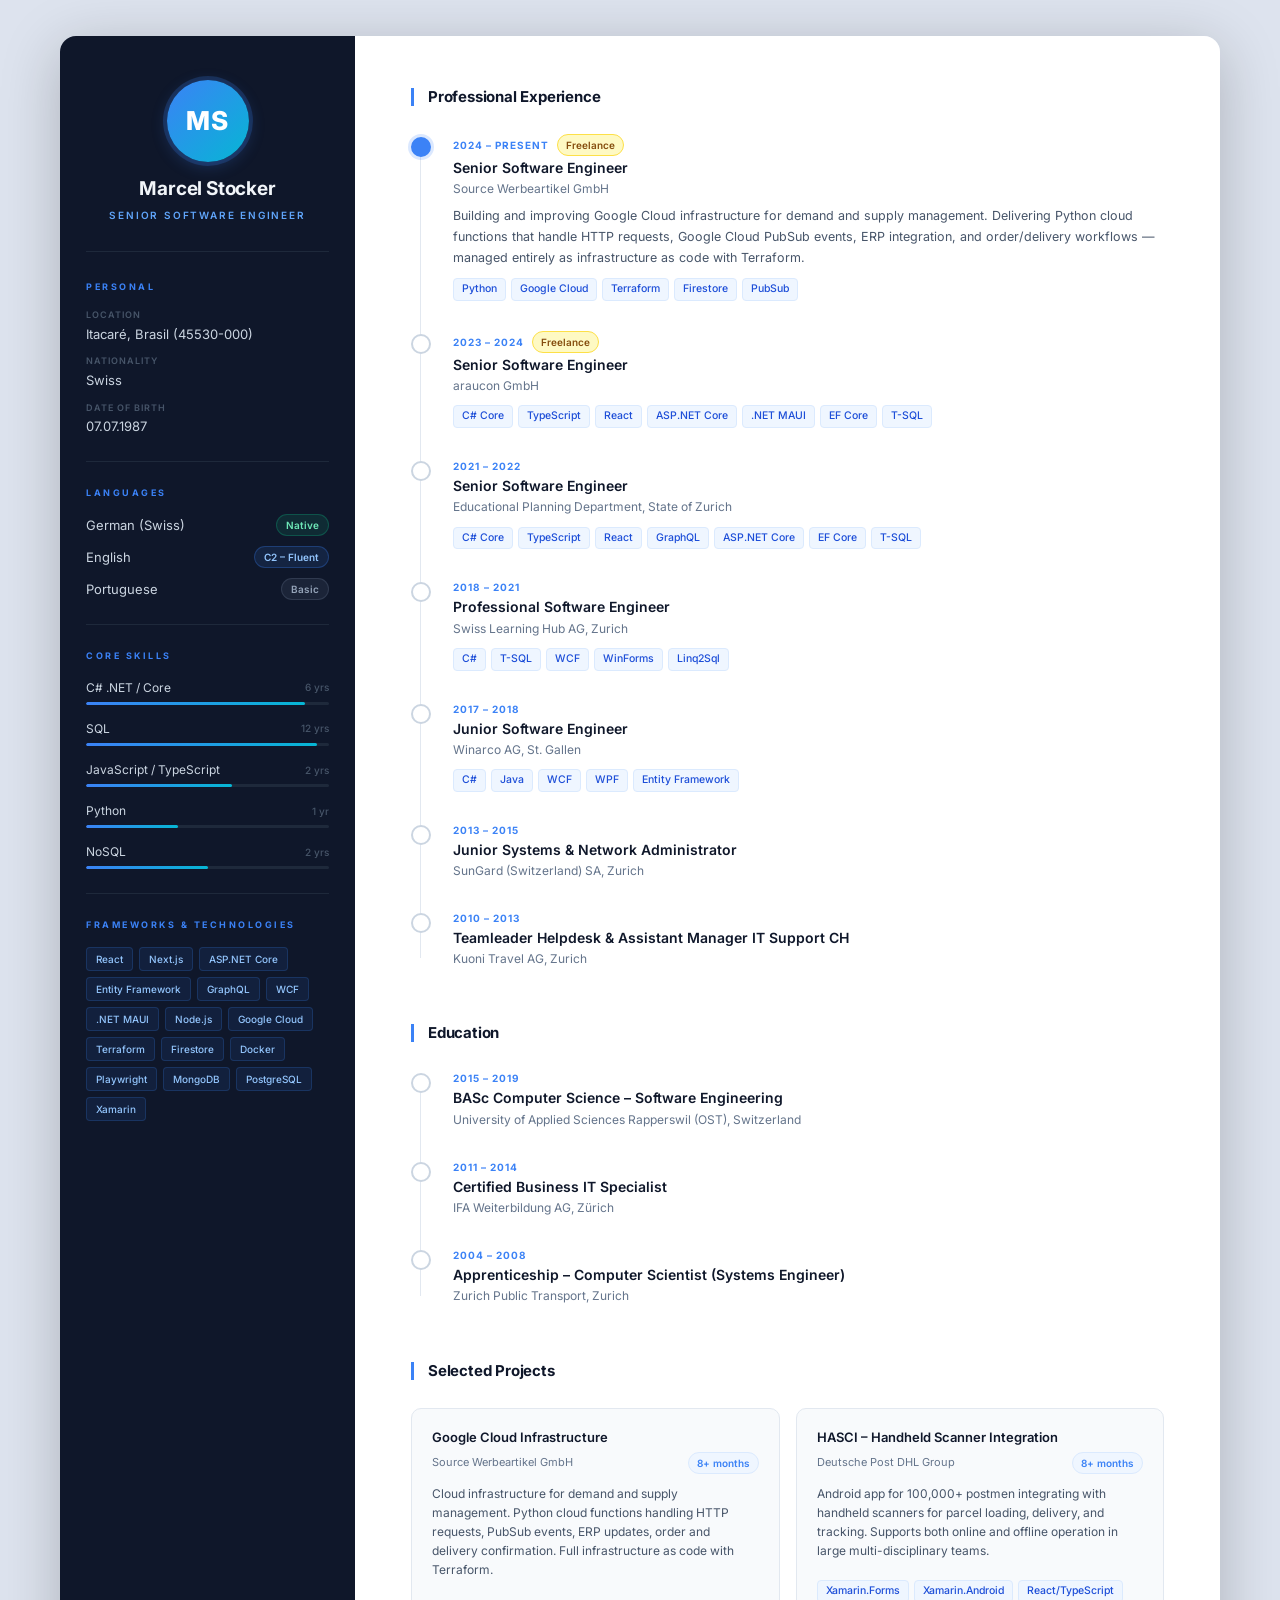
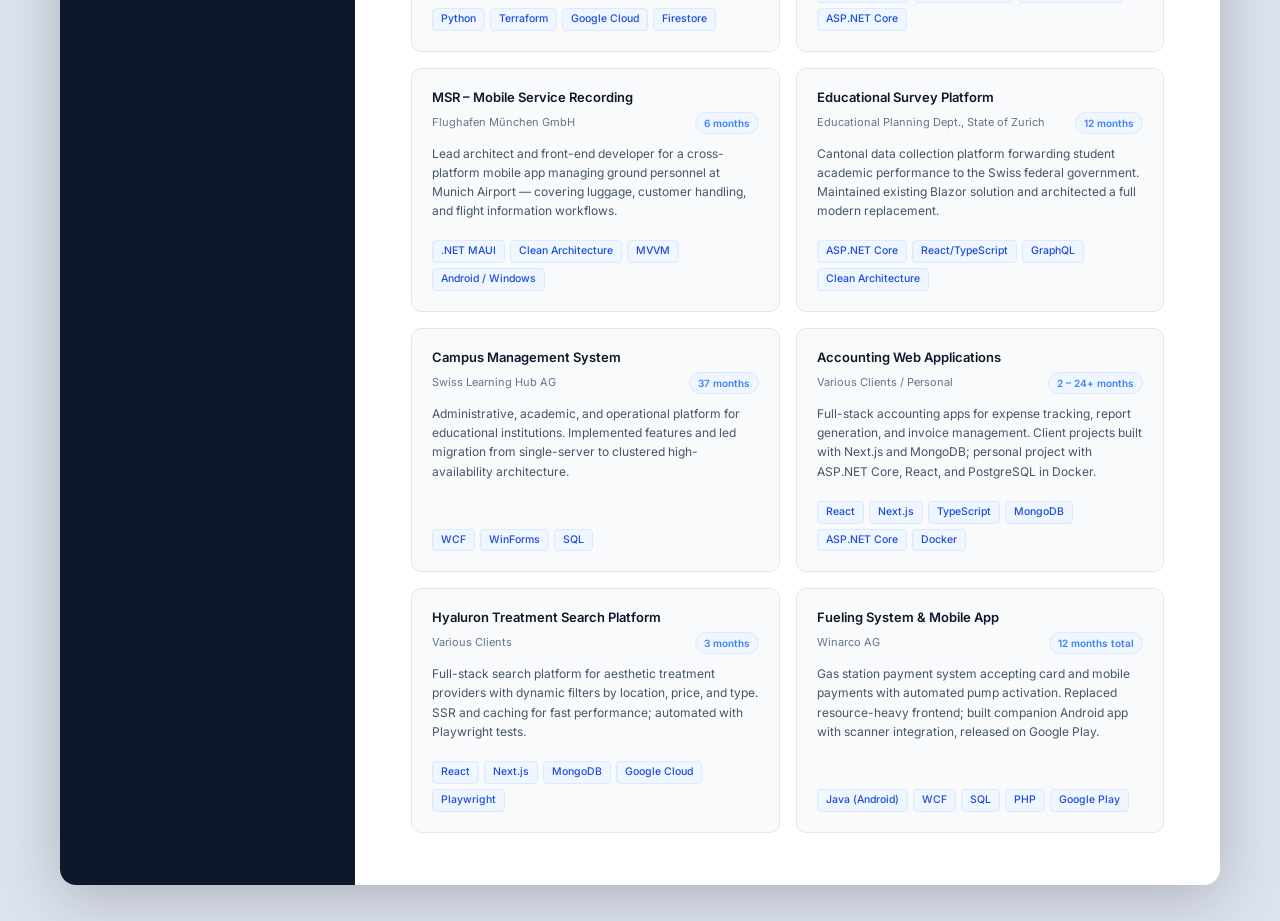
==== curriculum-vitae.html @ a0b9e6c4 "added html and css file" ====
<!DOCTYPE html>
<html lang="en">
<head>
  <meta charset="UTF-8">
  <meta name="viewport" content="width=device-width, initial-scale=1.0">
  <title>Marcel Stocker – Curriculum Vitae</title>
  <link rel="preconnect" href="https://fonts.googleapis.com">
  <link rel="preconnect" href="https://fonts.gstatic.com" crossorigin>
  <link href="https://fonts.googleapis.com/css2?family=Inter:wght@300;400;500;600;700;800&display=swap" rel="stylesheet">
  <link rel="stylesheet" href="curriculum-vitae.css">
</head>
<body>
  <div class="cv-wrapper">

    <!-- ===== SIDEBAR ===== -->
    <aside class="cv-sidebar">

      <div class="profile">
        <div class="avatar">MS</div>
        <h1 class="name">Marcel Stocker</h1>
        <p class="job-title">Senior Software Engineer</p>
      </div>

      <div class="sidebar-section">
        <h3 class="sidebar-heading">Personal</h3>
        <ul class="info-list">
          <li>
            <span class="info-label">Location</span>
            <span class="info-value">Itacaré, Brasil (45530-000)</span>
          </li>
          <li>
            <span class="info-label">Nationality</span>
            <span class="info-value">Swiss</span>
          </li>
          <li>
            <span class="info-label">Date of Birth</span>
            <span class="info-value">07.07.1987</span>
          </li>
        </ul>
      </div>

      <div class="sidebar-section">
        <h3 class="sidebar-heading">Languages</h3>
        <div class="language-list">
          <div class="language-item">
            <span class="lang-name">German (Swiss)</span>
            <span class="lang-badge native">Native</span>
          </div>
          <div class="language-item">
            <span class="lang-name">English</span>
            <span class="lang-badge fluent">C2 – Fluent</span>
          </div>
          <div class="language-item">
            <span class="lang-name">Portuguese</span>
            <span class="lang-badge basic">Basic</span>
          </div>
        </div>
      </div>

      <div class="sidebar-section">
        <h3 class="sidebar-heading">Core Skills</h3>
        <div class="skill-list">
          <div class="skill-row">
            <div class="skill-meta">
              <span class="skill-name">C# .NET / Core</span>
              <span class="skill-exp">6 yrs</span>
            </div>
            <div class="skill-bar"><div class="skill-fill" style="width: 90%"></div></div>
          </div>
          <div class="skill-row">
            <div class="skill-meta">
              <span class="skill-name">SQL</span>
              <span class="skill-exp">12 yrs</span>
            </div>
            <div class="skill-bar"><div class="skill-fill" style="width: 95%"></div></div>
          </div>
          <div class="skill-row">
            <div class="skill-meta">
              <span class="skill-name">JavaScript / TypeScript</span>
              <span class="skill-exp">2 yrs</span>
            </div>
            <div class="skill-bar"><div class="skill-fill" style="width: 60%"></div></div>
          </div>
          <div class="skill-row">
            <div class="skill-meta">
              <span class="skill-name">Python</span>
              <span class="skill-exp">1 yr</span>
            </div>
            <div class="skill-bar"><div class="skill-fill" style="width: 38%"></div></div>
          </div>
          <div class="skill-row">
            <div class="skill-meta">
              <span class="skill-name">NoSQL</span>
              <span class="skill-exp">2 yrs</span>
            </div>
            <div class="skill-bar"><div class="skill-fill" style="width: 50%"></div></div>
          </div>
        </div>
      </div>

      <div class="sidebar-section">
        <h3 class="sidebar-heading">Frameworks &amp; Technologies</h3>
        <div class="tag-cloud">
          <span class="tag">React</span>
          <span class="tag">Next.js</span>
          <span class="tag">ASP.NET Core</span>
          <span class="tag">Entity Framework</span>
          <span class="tag">GraphQL</span>
          <span class="tag">WCF</span>
          <span class="tag">.NET MAUI</span>
          <span class="tag">Node.js</span>
          <span class="tag">Google Cloud</span>
          <span class="tag">Terraform</span>
          <span class="tag">Firestore</span>
          <span class="tag">Docker</span>
          <span class="tag">Playwright</span>
          <span class="tag">MongoDB</span>
          <span class="tag">PostgreSQL</span>
          <span class="tag">Xamarin</span>
        </div>
      </div>

    </aside>

    <!-- ===== MAIN CONTENT ===== -->
    <main class="cv-main">

      <!-- Professional Experience -->
      <section class="cv-section">
        <h2 class="section-title">Professional Experience</h2>
        <div class="timeline">

          <div class="timeline-item current">
            <div class="timeline-dot"></div>
            <div class="timeline-body">
              <div class="entry-meta">
                <span class="entry-period">2024 – Present</span>
                <span class="badge freelance">Freelance</span>
              </div>
              <h3 class="entry-title">Senior Software Engineer</h3>
              <p class="entry-org">Source Werbeartikel GmbH</p>
              <p class="entry-desc">Building and improving Google Cloud infrastructure for demand and supply management. Delivering Python cloud functions that handle HTTP requests, Google Cloud PubSub events, ERP integration, and order/delivery workflows — managed entirely as infrastructure as code with Terraform.</p>
              <div class="tech-tags">
                <span class="tech">Python</span>
                <span class="tech">Google Cloud</span>
                <span class="tech">Terraform</span>
                <span class="tech">Firestore</span>
                <span class="tech">PubSub</span>
              </div>
            </div>
          </div>

          <div class="timeline-item">
            <div class="timeline-dot"></div>
            <div class="timeline-body">
              <div class="entry-meta">
                <span class="entry-period">2023 – 2024</span>
                <span class="badge freelance">Freelance</span>
              </div>
              <h3 class="entry-title">Senior Software Engineer</h3>
              <p class="entry-org">araucon GmbH</p>
              <div class="tech-tags">
                <span class="tech">C# Core</span>
                <span class="tech">TypeScript</span>
                <span class="tech">React</span>
                <span class="tech">ASP.NET Core</span>
                <span class="tech">.NET MAUI</span>
                <span class="tech">EF Core</span>
                <span class="tech">T-SQL</span>
              </div>
            </div>
          </div>

          <div class="timeline-item">
            <div class="timeline-dot"></div>
            <div class="timeline-body">
              <div class="entry-meta">
                <span class="entry-period">2021 – 2022</span>
              </div>
              <h3 class="entry-title">Senior Software Engineer</h3>
              <p class="entry-org">Educational Planning Department, State of Zurich</p>
              <div class="tech-tags">
                <span class="tech">C# Core</span>
                <span class="tech">TypeScript</span>
                <span class="tech">React</span>
                <span class="tech">GraphQL</span>
                <span class="tech">ASP.NET Core</span>
                <span class="tech">EF Core</span>
                <span class="tech">T-SQL</span>
              </div>
            </div>
          </div>

          <div class="timeline-item">
            <div class="timeline-dot"></div>
            <div class="timeline-body">
              <div class="entry-meta">
                <span class="entry-period">2018 – 2021</span>
              </div>
              <h3 class="entry-title">Professional Software Engineer</h3>
              <p class="entry-org">Swiss Learning Hub AG, Zurich</p>
              <div class="tech-tags">
                <span class="tech">C#</span>
                <span class="tech">T-SQL</span>
                <span class="tech">WCF</span>
                <span class="tech">WinForms</span>
                <span class="tech">Linq2Sql</span>
              </div>
            </div>
          </div>

          <div class="timeline-item">
            <div class="timeline-dot"></div>
            <div class="timeline-body">
              <div class="entry-meta">
                <span class="entry-period">2017 – 2018</span>
              </div>
              <h3 class="entry-title">Junior Software Engineer</h3>
              <p class="entry-org">Winarco AG, St. Gallen</p>
              <div class="tech-tags">
                <span class="tech">C#</span>
                <span class="tech">Java</span>
                <span class="tech">WCF</span>
                <span class="tech">WPF</span>
                <span class="tech">Entity Framework</span>
              </div>
            </div>
          </div>

          <div class="timeline-item">
            <div class="timeline-dot"></div>
            <div class="timeline-body">
              <div class="entry-meta">
                <span class="entry-period">2013 – 2015</span>
              </div>
              <h3 class="entry-title">Junior Systems &amp; Network Administrator</h3>
              <p class="entry-org">SunGard (Switzerland) SA, Zurich</p>
            </div>
          </div>

          <div class="timeline-item">
            <div class="timeline-dot"></div>
            <div class="timeline-body">
              <div class="entry-meta">
                <span class="entry-period">2010 – 2013</span>
              </div>
              <h3 class="entry-title">Teamleader Helpdesk &amp; Assistant Manager IT Support CH</h3>
              <p class="entry-org">Kuoni Travel AG, Zurich</p>
            </div>
          </div>

        </div>
      </section>

      <!-- Education -->
      <section class="cv-section">
        <h2 class="section-title">Education</h2>
        <div class="timeline">

          <div class="timeline-item">
            <div class="timeline-dot"></div>
            <div class="timeline-body">
              <div class="entry-meta">
                <span class="entry-period">2015 – 2019</span>
              </div>
              <h3 class="entry-title">BASc Computer Science – Software Engineering</h3>
              <p class="entry-org">University of Applied Sciences Rapperswil (OST), Switzerland</p>
            </div>
          </div>

          <div class="timeline-item">
            <div class="timeline-dot"></div>
            <div class="timeline-body">
              <div class="entry-meta">
                <span class="entry-period">2011 – 2014</span>
              </div>
              <h3 class="entry-title">Certified Business IT Specialist</h3>
              <p class="entry-org">IFA Weiterbildung AG, Zürich</p>
            </div>
          </div>

          <div class="timeline-item">
            <div class="timeline-dot"></div>
            <div class="timeline-body">
              <div class="entry-meta">
                <span class="entry-period">2004 – 2008</span>
              </div>
              <h3 class="entry-title">Apprenticeship – Computer Scientist (Systems Engineer)</h3>
              <p class="entry-org">Zurich Public Transport, Zurich</p>
            </div>
          </div>

        </div>
      </section>

      <!-- Selected Projects -->
      <section class="cv-section">
        <h2 class="section-title">Selected Projects</h2>
        <div class="projects-grid">

          <div class="project-card">
            <div class="project-header">
              <h3 class="project-title">Google Cloud Infrastructure</h3>
              <div class="project-meta">
                <span class="project-client">Source Werbeartikel GmbH</span>
                <span class="project-dur">8+ months</span>
              </div>
            </div>
            <p class="project-desc">Cloud infrastructure for demand and supply management. Python cloud functions handling HTTP requests, PubSub events, ERP updates, order and delivery confirmation. Full infrastructure as code with Terraform.</p>
            <div class="tech-tags">
              <span class="tech">Python</span>
              <span class="tech">Terraform</span>
              <span class="tech">Google Cloud</span>
              <span class="tech">Firestore</span>
            </div>
          </div>

          <div class="project-card">
            <div class="project-header">
              <h3 class="project-title">HASCI – Handheld Scanner Integration</h3>
              <div class="project-meta">
                <span class="project-client">Deutsche Post DHL Group</span>
                <span class="project-dur">8+ months</span>
              </div>
            </div>
            <p class="project-desc">Android app for 100,000+ postmen integrating with handheld scanners for parcel loading, delivery, and tracking. Supports both online and offline operation in large multi-disciplinary teams.</p>
            <div class="tech-tags">
              <span class="tech">Xamarin.Forms</span>
              <span class="tech">Xamarin.Android</span>
              <span class="tech">React/TypeScript</span>
              <span class="tech">ASP.NET Core</span>
            </div>
          </div>

          <div class="project-card">
            <div class="project-header">
              <h3 class="project-title">MSR – Mobile Service Recording</h3>
              <div class="project-meta">
                <span class="project-client">Flughafen München GmbH</span>
                <span class="project-dur">6 months</span>
              </div>
            </div>
            <p class="project-desc">Lead architect and front-end developer for a cross-platform mobile app managing ground personnel at Munich Airport — covering luggage, customer handling, and flight information workflows.</p>
            <div class="tech-tags">
              <span class="tech">.NET MAUI</span>
              <span class="tech">Clean Architecture</span>
              <span class="tech">MVVM</span>
              <span class="tech">Android / Windows</span>
            </div>
          </div>

          <div class="project-card">
            <div class="project-header">
              <h3 class="project-title">Educational Survey Platform</h3>
              <div class="project-meta">
                <span class="project-client">Educational Planning Dept., State of Zurich</span>
                <span class="project-dur">12 months</span>
              </div>
            </div>
            <p class="project-desc">Cantonal data collection platform forwarding student academic performance to the Swiss federal government. Maintained existing Blazor solution and architected a full modern replacement.</p>
            <div class="tech-tags">
              <span class="tech">ASP.NET Core</span>
              <span class="tech">React/TypeScript</span>
              <span class="tech">GraphQL</span>
              <span class="tech">Clean Architecture</span>
            </div>
          </div>

          <div class="project-card">
            <div class="project-header">
              <h3 class="project-title">Campus Management System</h3>
              <div class="project-meta">
                <span class="project-client">Swiss Learning Hub AG</span>
                <span class="project-dur">37 months</span>
              </div>
            </div>
            <p class="project-desc">Administrative, academic, and operational platform for educational institutions. Implemented features and led migration from single-server to clustered high-availability architecture.</p>
            <div class="tech-tags">
              <span class="tech">WCF</span>
              <span class="tech">WinForms</span>
              <span class="tech">SQL</span>
            </div>
          </div>

          <div class="project-card">
            <div class="project-header">
              <h3 class="project-title">Accounting Web Applications</h3>
              <div class="project-meta">
                <span class="project-client">Various Clients / Personal</span>
                <span class="project-dur">2 – 24+ months</span>
              </div>
            </div>
            <p class="project-desc">Full-stack accounting apps for expense tracking, report generation, and invoice management. Client projects built with Next.js and MongoDB; personal project with ASP.NET Core, React, and PostgreSQL in Docker.</p>
            <div class="tech-tags">
              <span class="tech">React</span>
              <span class="tech">Next.js</span>
              <span class="tech">TypeScript</span>
              <span class="tech">MongoDB</span>
              <span class="tech">ASP.NET Core</span>
              <span class="tech">Docker</span>
            </div>
          </div>

          <div class="project-card">
            <div class="project-header">
              <h3 class="project-title">Hyaluron Treatment Search Platform</h3>
              <div class="project-meta">
                <span class="project-client">Various Clients</span>
                <span class="project-dur">3 months</span>
              </div>
            </div>
            <p class="project-desc">Full-stack search platform for aesthetic treatment providers with dynamic filters by location, price, and type. SSR and caching for fast performance; automated with Playwright tests.</p>
            <div class="tech-tags">
              <span class="tech">React</span>
              <span class="tech">Next.js</span>
              <span class="tech">MongoDB</span>
              <span class="tech">Google Cloud</span>
              <span class="tech">Playwright</span>
            </div>
          </div>

          <div class="project-card">
            <div class="project-header">
              <h3 class="project-title">Fueling System &amp; Mobile App</h3>
              <div class="project-meta">
                <span class="project-client">Winarco AG</span>
                <span class="project-dur">12 months total</span>
              </div>
            </div>
            <p class="project-desc">Gas station payment system accepting card and mobile payments with automated pump activation. Replaced resource-heavy frontend; built companion Android app with scanner integration, released on Google Play.</p>
            <div class="tech-tags">
              <span class="tech">Java (Android)</span>
              <span class="tech">WCF</span>
              <span class="tech">SQL</span>
              <span class="tech">PHP</span>
              <span class="tech">Google Play</span>
            </div>
          </div>

        </div>
      </section>

    </main>

  </div>
</body>
</html>
---- curriculum-vitae.css ----
/* ============================================================
   Marcel Stocker – Curriculum Vitae
   Modern two-column layout
   ============================================================ */

/* === RESET & BASE === */
*, *::before, *::after {
  box-sizing: border-box;
  margin: 0;
  padding: 0;
}

html {
  scroll-behavior: smooth;
}

body {
  font-family: 'Inter', -apple-system, BlinkMacSystemFont, 'Segoe UI', sans-serif;
  background: #dde3ee;
  color: #1e293b;
  font-size: 14px;
  line-height: 1.6;
  -webkit-font-smoothing: antialiased;
  min-height: 100vh;
}

/* === WRAPPER LAYOUT === */
.cv-wrapper {
  display: grid;
  grid-template-columns: 295px 1fr;
  max-width: 1160px;
  min-height: 100vh;
  margin: 36px auto;
  border-radius: 16px;
  overflow: hidden;
  box-shadow: 0 12px 60px rgba(0, 0, 0, 0.22);
}

/* ============================================================
   SIDEBAR
   ============================================================ */
.cv-sidebar {
  background: #0f172a;
  color: #94a3b8;
  padding: 44px 26px;
  display: flex;
  flex-direction: column;
}

/* Profile block */
.profile {
  text-align: center;
  padding-bottom: 28px;
  margin-bottom: 28px;
  border-bottom: 1px solid #1e293b;
}

.avatar {
  width: 82px;
  height: 82px;
  border-radius: 50%;
  background: linear-gradient(135deg, #3b82f6 0%, #06b6d4 100%);
  display: flex;
  align-items: center;
  justify-content: center;
  font-size: 26px;
  font-weight: 800;
  color: #fff;
  margin: 0 auto 16px;
  letter-spacing: 1px;
  box-shadow: 0 0 0 4px rgba(59, 130, 246, 0.2), 0 4px 16px rgba(59, 130, 246, 0.25);
}

.name {
  font-size: 19px;
  font-weight: 700;
  color: #f1f5f9;
  line-height: 1.2;
  letter-spacing: -0.2px;
}

.job-title {
  font-size: 10px;
  color: #60a5fa;
  font-weight: 600;
  margin-top: 6px;
  text-transform: uppercase;
  letter-spacing: 1.8px;
}

/* Sidebar sections */
.sidebar-section {
  padding-bottom: 24px;
  margin-bottom: 24px;
  border-bottom: 1px solid #1e293b;
}

.sidebar-section:last-child {
  border-bottom: none;
  margin-bottom: 0;
  padding-bottom: 0;
}

.sidebar-heading {
  font-size: 9px;
  font-weight: 700;
  color: #3b82f6;
  text-transform: uppercase;
  letter-spacing: 2.5px;
  margin-bottom: 14px;
}

/* Info list */
.info-list {
  list-style: none;
  display: flex;
  flex-direction: column;
  gap: 10px;
}

.info-list li {
  display: flex;
  flex-direction: column;
  gap: 1px;
}

.info-label {
  font-size: 9px;
  color: #475569;
  text-transform: uppercase;
  letter-spacing: 1px;
  font-weight: 600;
}

.info-value {
  font-size: 13px;
  color: #cbd5e1;
}

/* Languages */
.language-list {
  display: flex;
  flex-direction: column;
  gap: 10px;
}

.language-item {
  display: flex;
  justify-content: space-between;
  align-items: center;
  gap: 8px;
}

.lang-name {
  font-size: 13px;
  color: #cbd5e1;
}

.lang-badge {
  font-size: 10px;
  padding: 2px 9px;
  border-radius: 99px;
  font-weight: 600;
  white-space: nowrap;
}

.lang-badge.native {
  background: rgba(16, 185, 129, 0.12);
  color: #6ee7b7;
  border: 1px solid rgba(16, 185, 129, 0.28);
}

.lang-badge.fluent {
  background: rgba(59, 130, 246, 0.12);
  color: #93c5fd;
  border: 1px solid rgba(59, 130, 246, 0.28);
}

.lang-badge.basic {
  background: rgba(100, 116, 139, 0.15);
  color: #94a3b8;
  border: 1px solid rgba(100, 116, 139, 0.28);
}

/* Skill bars */
.skill-list {
  display: flex;
  flex-direction: column;
  gap: 14px;
}

.skill-meta {
  display: flex;
  justify-content: space-between;
  align-items: center;
  margin-bottom: 5px;
}

.skill-name {
  font-size: 12px;
  color: #cbd5e1;
}

.skill-exp {
  font-size: 10px;
  color: #475569;
  font-weight: 500;
}

.skill-bar {
  height: 3px;
  background: #1e293b;
  border-radius: 2px;
  overflow: hidden;
}

.skill-fill {
  height: 100%;
  background: linear-gradient(90deg, #3b82f6, #06b6d4);
  border-radius: 2px;
}

/* Tag cloud */
.tag-cloud {
  display: flex;
  flex-wrap: wrap;
  gap: 6px;
}

.tag {
  font-size: 10px;
  background: rgba(59, 130, 246, 0.09);
  color: #93c5fd;
  padding: 3px 9px;
  border-radius: 4px;
  border: 1px solid rgba(59, 130, 246, 0.2);
  font-weight: 500;
}

/* ============================================================
   MAIN CONTENT
   ============================================================ */
.cv-main {
  background: #ffffff;
  padding: 52px 56px;
}

.cv-section {
  margin-bottom: 56px;
}

.cv-section:last-child {
  margin-bottom: 0;
}

.section-title {
  font-size: 15px;
  font-weight: 700;
  color: #0f172a;
  letter-spacing: -0.2px;
  margin-bottom: 28px;
  padding-left: 14px;
  border-left: 3px solid #3b82f6;
  line-height: 1.2;
}

/* ============================================================
   TIMELINE
   ============================================================ */
.timeline {
  position: relative;
  display: flex;
  flex-direction: column;
}

.timeline::before {
  content: '';
  position: absolute;
  left: 9px;
  top: 14px;
  bottom: 10px;
  width: 1px;
  background: #e2e8f0;
}

.timeline-item {
  display: flex;
  gap: 22px;
  padding-bottom: 30px;
  position: relative;
}

.timeline-item:last-child {
  padding-bottom: 0;
}

.timeline-dot {
  width: 20px;
  height: 20px;
  border-radius: 50%;
  background: #ffffff;
  border: 2px solid #cbd5e1;
  flex-shrink: 0;
  margin-top: 3px;
  position: relative;
  z-index: 1;
}

.timeline-item.current .timeline-dot {
  background: #3b82f6;
  border-color: #3b82f6;
  box-shadow: 0 0 0 3px rgba(59, 130, 246, 0.18);
}

.timeline-body {
  flex: 1;
  min-width: 0;
}

.entry-meta {
  display: flex;
  align-items: center;
  gap: 8px;
  margin-bottom: 3px;
}

.entry-period {
  font-size: 10px;
  font-weight: 700;
  color: #3b82f6;
  text-transform: uppercase;
  letter-spacing: 1px;
}

.badge {
  font-size: 10px;
  padding: 2px 8px;
  border-radius: 99px;
  font-weight: 600;
}

.badge.freelance {
  background: #fef9c3;
  color: #854d0e;
  border: 1px solid #fde047;
}

.entry-title {
  font-size: 14px;
  font-weight: 600;
  color: #0f172a;
  line-height: 1.3;
}

.entry-org {
  font-size: 12px;
  color: #64748b;
  margin-top: 2px;
}

.entry-desc {
  font-size: 12.5px;
  color: #475569;
  margin-top: 8px;
  line-height: 1.65;
}

/* Tech tags */
.tech-tags {
  display: flex;
  flex-wrap: wrap;
  gap: 5px;
  margin-top: 10px;
}

.tech {
  font-size: 10.5px;
  background: #eff6ff;
  color: #1d4ed8;
  padding: 2px 8px;
  border-radius: 4px;
  font-weight: 500;
  border: 1px solid #dbeafe;
}

/* ============================================================
   PROJECTS GRID
   ============================================================ */
.projects-grid {
  display: grid;
  grid-template-columns: 1fr 1fr;
  gap: 16px;
}

.project-card {
  background: #f8fafc;
  border: 1px solid #e2e8f0;
  border-radius: 10px;
  padding: 20px;
  display: flex;
  flex-direction: column;
  gap: 10px;
  transition: box-shadow 0.2s ease, border-color 0.2s ease, transform 0.2s ease;
}

.project-card:hover {
  box-shadow: 0 6px 24px rgba(59, 130, 246, 0.1);
  border-color: #bfdbfe;
  transform: translateY(-2px);
}

.project-title {
  font-size: 13px;
  font-weight: 600;
  color: #0f172a;
  line-height: 1.3;
  margin-bottom: 6px;
}

.project-meta {
  display: flex;
  align-items: center;
  justify-content: space-between;
  gap: 8px;
  flex-wrap: wrap;
}

.project-client {
  font-size: 11px;
  color: #64748b;
}

.project-dur {
  font-size: 10px;
  font-weight: 600;
  color: #3b82f6;
  background: #eff6ff;
  padding: 2px 8px;
  border-radius: 99px;
  border: 1px solid #dbeafe;
  white-space: nowrap;
}

.project-desc {
  font-size: 12px;
  color: #475569;
  line-height: 1.6;
  flex: 1;
}

/* ============================================================
   PRINT STYLES
   ============================================================ */
@media print {
  body {
    background: white;
    font-size: 11px;
  }

  .cv-wrapper {
    box-shadow: none;
    margin: 0;
    border-radius: 0;
    max-width: 100%;
  }

  .cv-main {
    padding: 36px 40px;
  }

  .project-card,
  .timeline-item {
    break-inside: avoid;
  }

  .project-card:hover {
    transform: none;
    box-shadow: none;
  }

  .cv-sidebar {
    print-color-adjust: exact;
    -webkit-print-color-adjust: exact;
  }
}

/* ============================================================
   RESPONSIVE
   ============================================================ */
@media (max-width: 960px) {
  .cv-wrapper {
    grid-template-columns: 1fr;
    margin: 0;
    border-radius: 0;
    min-height: 100vh;
  }

  .projects-grid {
    grid-template-columns: 1fr;
  }

  .cv-main {
    padding: 36px 28px;
  }
}

@media (max-width: 560px) {
  .cv-main {
    padding: 24px 18px;
  }

  .section-title {
    font-size: 14px;
  }
}
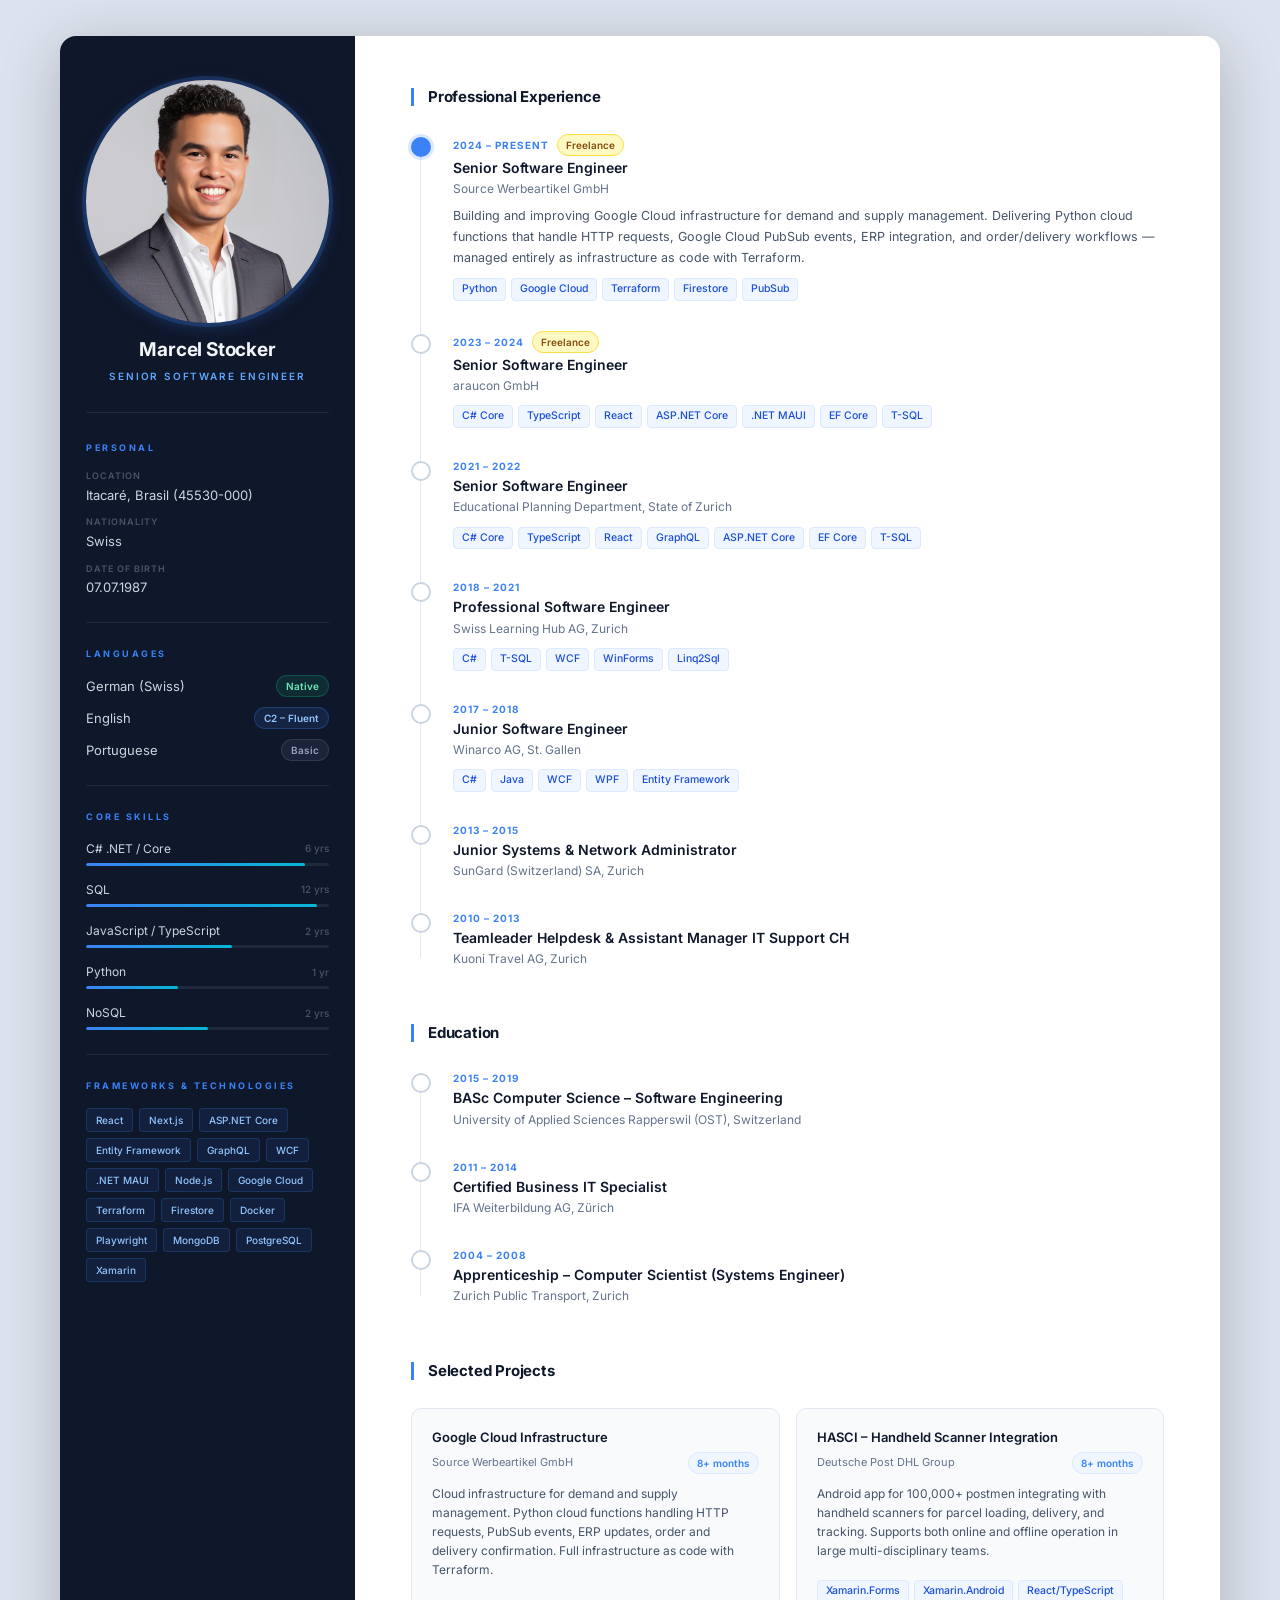
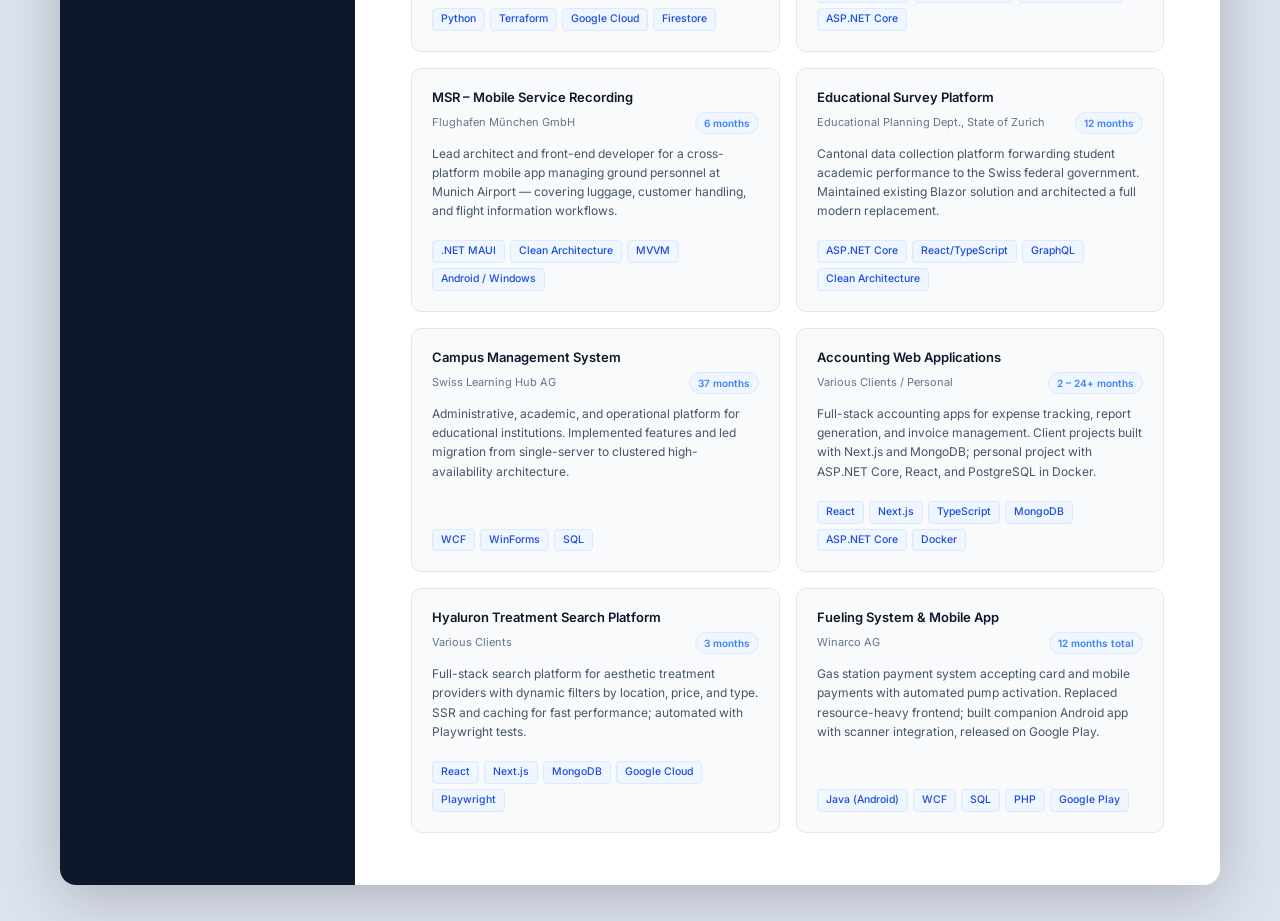
==== commit d731fcfa: "add profile photo and enlarge avatar to full sidebar width Co-Authored-By: Claude Sonnet 4.6 <norepl" ====
--- a/curriculum-vitae.html
+++ b/curriculum-vitae.html
@@ -16,7 +16,7 @@
     <aside class="cv-sidebar">
 
       <div class="profile">
-        <div class="avatar">MS</div>
+        <img class="avatar" src="selfie.jpeg" alt="Marcel Stocker">
         <h1 class="name">Marcel Stocker</h1>
         <p class="job-title">Senior Software Engineer</p>
       </div>
--- a/curriculum-vitae.css
+++ b/curriculum-vitae.css
@@ -56,18 +56,13 @@
 }
 
 .avatar {
-  width: 82px;
-  height: 82px;
+  width: 100%;
+  aspect-ratio: 1 / 1;
   border-radius: 50%;
-  background: linear-gradient(135deg, #3b82f6 0%, #06b6d4 100%);
-  display: flex;
-  align-items: center;
-  justify-content: center;
-  font-size: 26px;
-  font-weight: 800;
-  color: #fff;
-  margin: 0 auto 16px;
-  letter-spacing: 1px;
+  object-fit: cover;
+  object-position: center top;
+  display: block;
+  margin: 0 0 16px;
   box-shadow: 0 0 0 4px rgba(59, 130, 246, 0.2), 0 4px 16px rgba(59, 130, 246, 0.25);
 }
 
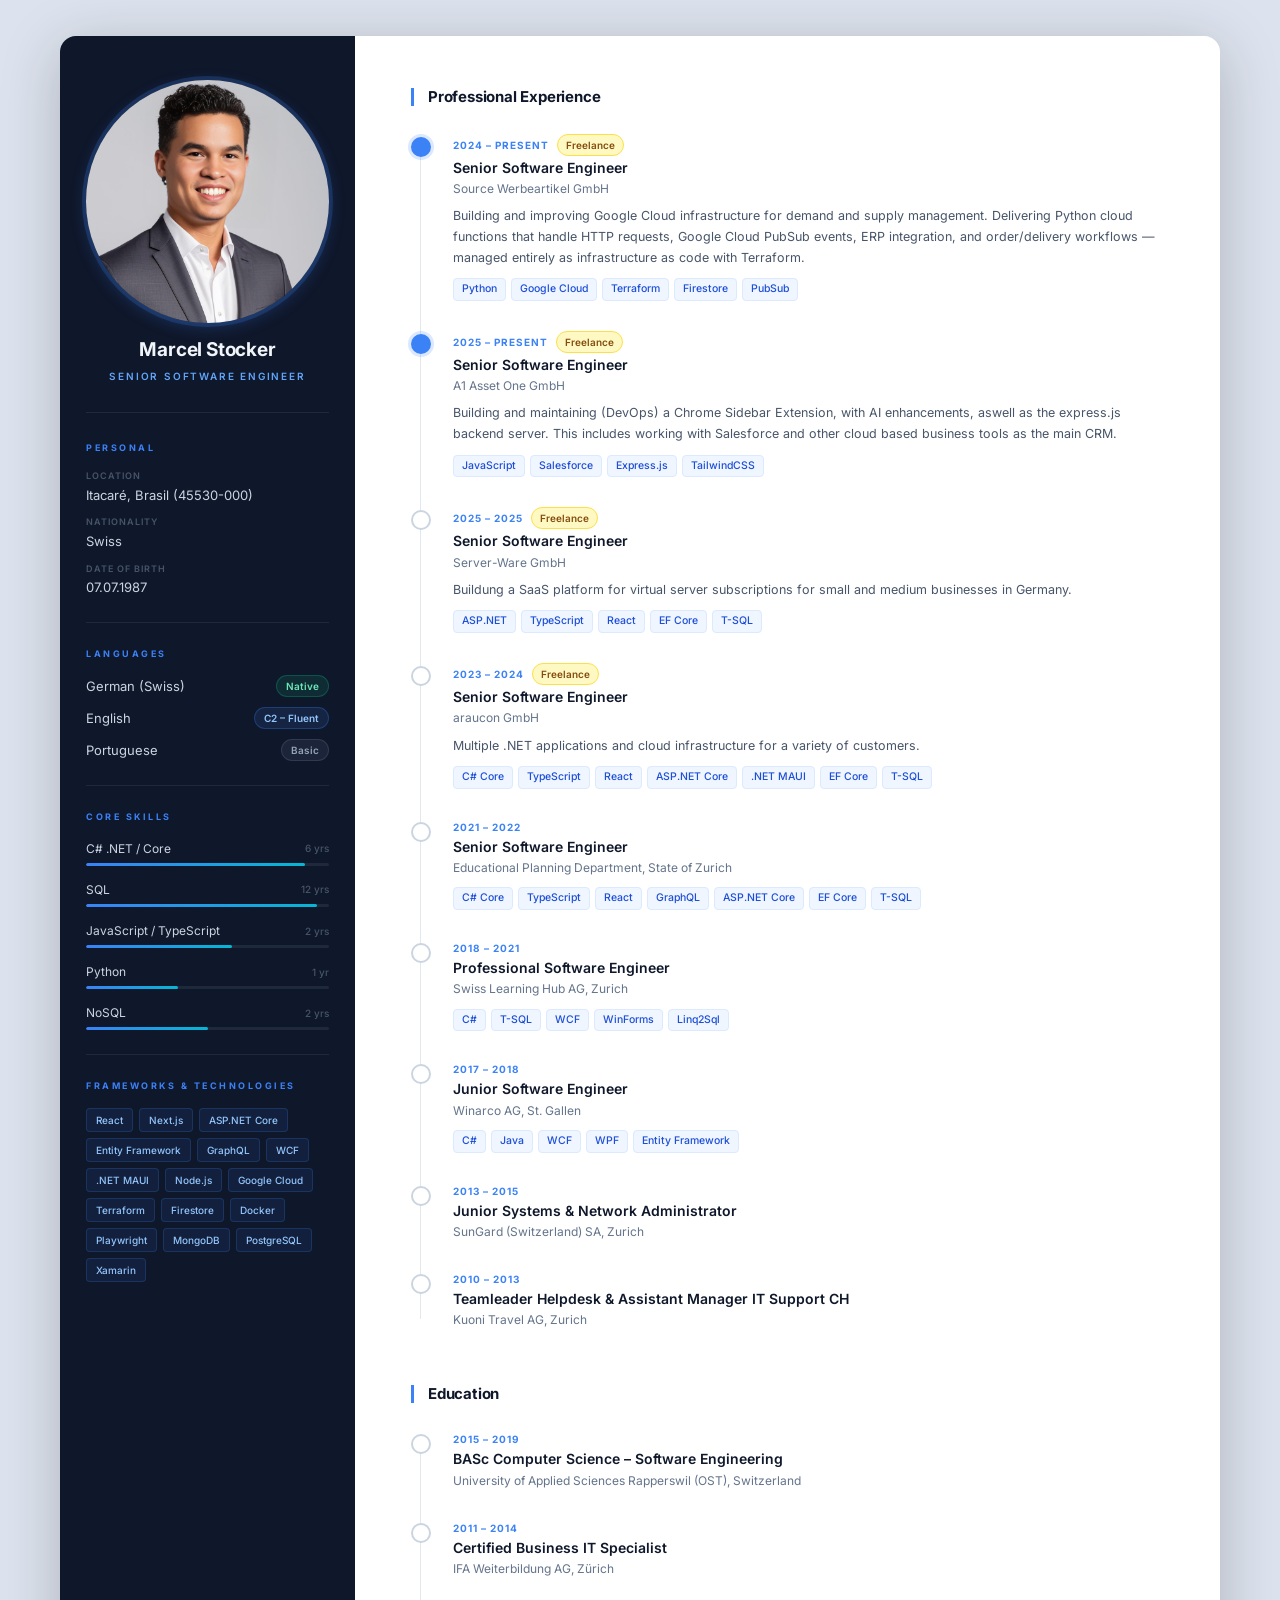
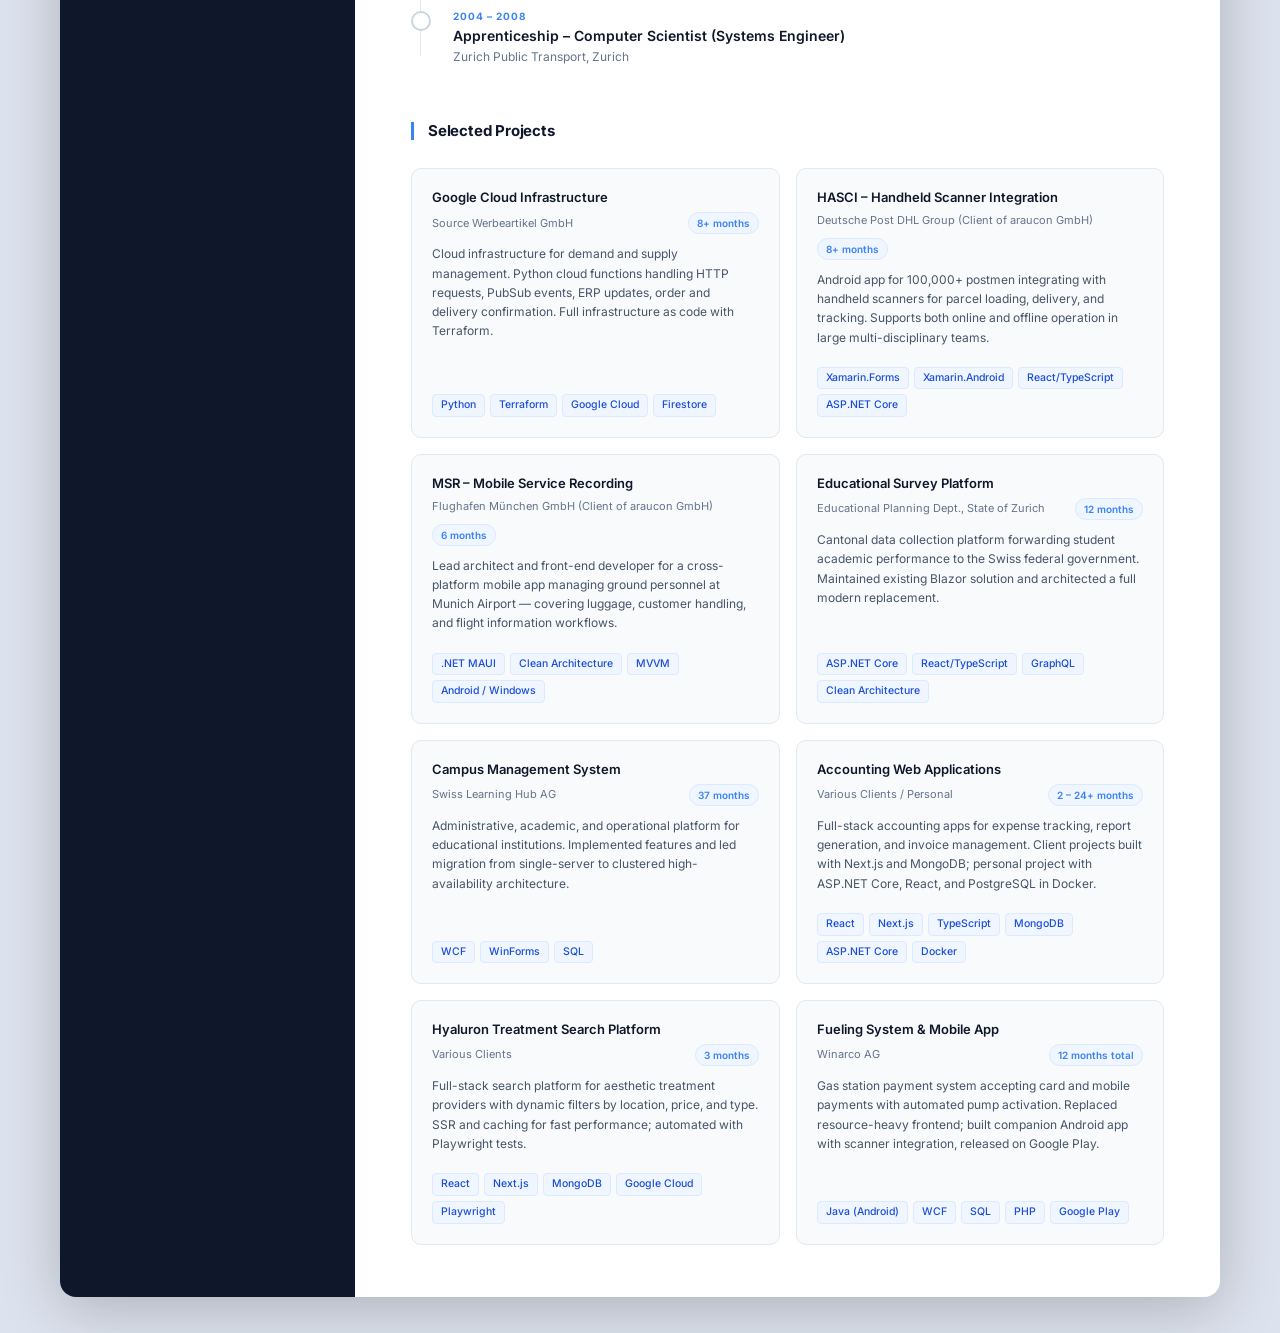
==== commit e35611f6: "updated jobs" ====
--- a/curriculum-vitae.html
+++ b/curriculum-vitae.html
@@ -1,14 +1,17 @@
 <!DOCTYPE html>
 <html lang="en">
+
 <head>
   <meta charset="UTF-8">
   <meta name="viewport" content="width=device-width, initial-scale=1.0">
   <title>Marcel Stocker – Curriculum Vitae</title>
   <link rel="preconnect" href="https://fonts.googleapis.com">
   <link rel="preconnect" href="https://fonts.gstatic.com" crossorigin>
-  <link href="https://fonts.googleapis.com/css2?family=Inter:wght@300;400;500;600;700;800&display=swap" rel="stylesheet">
+  <link href="https://fonts.googleapis.com/css2?family=Inter:wght@300;400;500;600;700;800&display=swap"
+    rel="stylesheet">
   <link rel="stylesheet" href="curriculum-vitae.css">
 </head>
+
 <body>
   <div class="cv-wrapper">
 
@@ -65,35 +68,45 @@
               <span class="skill-name">C# .NET / Core</span>
               <span class="skill-exp">6 yrs</span>
             </div>
-            <div class="skill-bar"><div class="skill-fill" style="width: 90%"></div></div>
+            <div class="skill-bar">
+              <div class="skill-fill" style="width: 90%"></div>
+            </div>
           </div>
           <div class="skill-row">
             <div class="skill-meta">
               <span class="skill-name">SQL</span>
               <span class="skill-exp">12 yrs</span>
             </div>
-            <div class="skill-bar"><div class="skill-fill" style="width: 95%"></div></div>
+            <div class="skill-bar">
+              <div class="skill-fill" style="width: 95%"></div>
+            </div>
           </div>
           <div class="skill-row">
             <div class="skill-meta">
               <span class="skill-name">JavaScript / TypeScript</span>
               <span class="skill-exp">2 yrs</span>
             </div>
-            <div class="skill-bar"><div class="skill-fill" style="width: 60%"></div></div>
+            <div class="skill-bar">
+              <div class="skill-fill" style="width: 60%"></div>
+            </div>
           </div>
           <div class="skill-row">
             <div class="skill-meta">
               <span class="skill-name">Python</span>
               <span class="skill-exp">1 yr</span>
             </div>
-            <div class="skill-bar"><div class="skill-fill" style="width: 38%"></div></div>
+            <div class="skill-bar">
+              <div class="skill-fill" style="width: 38%"></div>
+            </div>
           </div>
           <div class="skill-row">
             <div class="skill-meta">
               <span class="skill-name">NoSQL</span>
               <span class="skill-exp">2 yrs</span>
             </div>
-            <div class="skill-bar"><div class="skill-fill" style="width: 50%"></div></div>
+            <div class="skill-bar">
+              <div class="skill-fill" style="width: 50%"></div>
+            </div>
           </div>
         </div>
       </div>
@@ -139,7 +152,10 @@
               </div>
               <h3 class="entry-title">Senior Software Engineer</h3>
               <p class="entry-org">Source Werbeartikel GmbH</p>
-              <p class="entry-desc">Building and improving Google Cloud infrastructure for demand and supply management. Delivering Python cloud functions that handle HTTP requests, Google Cloud PubSub events, ERP integration, and order/delivery workflows — managed entirely as infrastructure as code with Terraform.</p>
+              <p class="entry-desc">Building and improving Google Cloud infrastructure for demand and supply management.
+                Delivering Python cloud functions that handle HTTP requests, Google Cloud PubSub events, ERP
+                integration, and order/delivery workflows — managed entirely as infrastructure as code with Terraform.
+              </p>
               <div class="tech-tags">
                 <span class="tech">Python</span>
                 <span class="tech">Google Cloud</span>
@@ -150,6 +166,48 @@
             </div>
           </div>
 
+          <div class="timeline-item current">
+            <div class="timeline-dot"></div>
+            <div class="timeline-body">
+              <div class="entry-meta">
+                <span class="entry-period">2025 – present</span>
+                <span class="badge freelance">Freelance</span>
+              </div>
+              <h3 class="entry-title">Senior Software Engineer</h3>
+              <p class="entry-org">A1 Asset One GmbH</p>
+              <p class="entry-desc">Building and maintaining (DevOps) a Chrome Sidebar Extension, with AI enhancements,
+                aswell as the express.js backend server.
+                This includes working with Salesforce and other cloud based business tools as the main CRM.</p>
+              <div class="tech-tags">
+                <span class="tech">JavaScript</span>
+                <span class="tech">Salesforce</span>
+                <span class="tech">Express.js</span>
+                <span class="tech">TailwindCSS</span>
+              </div>
+            </div>
+          </div>
+
+          <div class="timeline-item">
+            <div class="timeline-dot"></div>
+            <div class="timeline-body">
+              <div class="entry-meta">
+                <span class="entry-period">2025 – 2025</span>
+                <span class="badge freelance">Freelance</span>
+              </div>
+              <h3 class="entry-title">Senior Software Engineer</h3>
+              <p class="entry-org">Server-Ware GmbH</p>
+              <p class="entry-desc">Buildung a SaaS platform for virtual server subscriptions for small and medium
+                businesses in Germany.</p>
+              <div class="tech-tags">
+                <span class="tech">ASP.NET</span>
+                <span class="tech">TypeScript</span>
+                <span class="tech">React</span>
+                <span class="tech">EF Core</span>
+                <span class="tech">T-SQL</span>
+              </div>
+            </div>
+          </div>
+
           <div class="timeline-item">
             <div class="timeline-dot"></div>
             <div class="timeline-body">
@@ -159,6 +217,7 @@
               </div>
               <h3 class="entry-title">Senior Software Engineer</h3>
               <p class="entry-org">araucon GmbH</p>
+              <p class="entry-desc">Multiple .NET applications and cloud infrastructure for a variety of customers.</p>
               <div class="tech-tags">
                 <span class="tech">C# Core</span>
                 <span class="tech">TypeScript</span>
@@ -306,7 +365,9 @@
                 <span class="project-dur">8+ months</span>
               </div>
             </div>
-            <p class="project-desc">Cloud infrastructure for demand and supply management. Python cloud functions handling HTTP requests, PubSub events, ERP updates, order and delivery confirmation. Full infrastructure as code with Terraform.</p>
+            <p class="project-desc">Cloud infrastructure for demand and supply management. Python cloud functions
+              handling HTTP requests, PubSub events, ERP updates, order and delivery confirmation. Full infrastructure
+              as code with Terraform.</p>
             <div class="tech-tags">
               <span class="tech">Python</span>
               <span class="tech">Terraform</span>
@@ -319,11 +380,13 @@
             <div class="project-header">
               <h3 class="project-title">HASCI – Handheld Scanner Integration</h3>
               <div class="project-meta">
-                <span class="project-client">Deutsche Post DHL Group</span>
+                <span class="project-client">Deutsche Post DHL Group (Client of araucon GmbH)</span>
                 <span class="project-dur">8+ months</span>
               </div>
             </div>
-            <p class="project-desc">Android app for 100,000+ postmen integrating with handheld scanners for parcel loading, delivery, and tracking. Supports both online and offline operation in large multi-disciplinary teams.</p>
+            <p class="project-desc">Android app for 100,000+ postmen integrating with handheld scanners for parcel
+              loading, delivery, and tracking. Supports both online and offline operation in large multi-disciplinary
+              teams.</p>
             <div class="tech-tags">
               <span class="tech">Xamarin.Forms</span>
               <span class="tech">Xamarin.Android</span>
@@ -336,11 +399,13 @@
             <div class="project-header">
               <h3 class="project-title">MSR – Mobile Service Recording</h3>
               <div class="project-meta">
-                <span class="project-client">Flughafen München GmbH</span>
+                <span class="project-client">Flughafen München GmbH (Client of araucon GmbH)</span>
                 <span class="project-dur">6 months</span>
               </div>
             </div>
-            <p class="project-desc">Lead architect and front-end developer for a cross-platform mobile app managing ground personnel at Munich Airport — covering luggage, customer handling, and flight information workflows.</p>
+            <p class="project-desc">Lead architect and front-end developer for a cross-platform mobile app managing
+              ground personnel at Munich Airport — covering luggage, customer handling, and flight information
+              workflows.</p>
             <div class="tech-tags">
               <span class="tech">.NET MAUI</span>
               <span class="tech">Clean Architecture</span>
@@ -357,7 +422,9 @@
                 <span class="project-dur">12 months</span>
               </div>
             </div>
-            <p class="project-desc">Cantonal data collection platform forwarding student academic performance to the Swiss federal government. Maintained existing Blazor solution and architected a full modern replacement.</p>
+            <p class="project-desc">Cantonal data collection platform forwarding student academic performance to the
+              Swiss federal government. Maintained existing Blazor solution and architected a full modern replacement.
+            </p>
             <div class="tech-tags">
               <span class="tech">ASP.NET Core</span>
               <span class="tech">React/TypeScript</span>
@@ -374,7 +441,8 @@
                 <span class="project-dur">37 months</span>
               </div>
             </div>
-            <p class="project-desc">Administrative, academic, and operational platform for educational institutions. Implemented features and led migration from single-server to clustered high-availability architecture.</p>
+            <p class="project-desc">Administrative, academic, and operational platform for educational institutions.
+              Implemented features and led migration from single-server to clustered high-availability architecture.</p>
             <div class="tech-tags">
               <span class="tech">WCF</span>
               <span class="tech">WinForms</span>
@@ -390,7 +458,9 @@
                 <span class="project-dur">2 – 24+ months</span>
               </div>
             </div>
-            <p class="project-desc">Full-stack accounting apps for expense tracking, report generation, and invoice management. Client projects built with Next.js and MongoDB; personal project with ASP.NET Core, React, and PostgreSQL in Docker.</p>
+            <p class="project-desc">Full-stack accounting apps for expense tracking, report generation, and invoice
+              management. Client projects built with Next.js and MongoDB; personal project with ASP.NET Core, React, and
+              PostgreSQL in Docker.</p>
             <div class="tech-tags">
               <span class="tech">React</span>
               <span class="tech">Next.js</span>
@@ -409,7 +479,8 @@
                 <span class="project-dur">3 months</span>
               </div>
             </div>
-            <p class="project-desc">Full-stack search platform for aesthetic treatment providers with dynamic filters by location, price, and type. SSR and caching for fast performance; automated with Playwright tests.</p>
+            <p class="project-desc">Full-stack search platform for aesthetic treatment providers with dynamic filters by
+              location, price, and type. SSR and caching for fast performance; automated with Playwright tests.</p>
             <div class="tech-tags">
               <span class="tech">React</span>
               <span class="tech">Next.js</span>
@@ -427,7 +498,9 @@
                 <span class="project-dur">12 months total</span>
               </div>
             </div>
-            <p class="project-desc">Gas station payment system accepting card and mobile payments with automated pump activation. Replaced resource-heavy frontend; built companion Android app with scanner integration, released on Google Play.</p>
+            <p class="project-desc">Gas station payment system accepting card and mobile payments with automated pump
+              activation. Replaced resource-heavy frontend; built companion Android app with scanner integration,
+              released on Google Play.</p>
             <div class="tech-tags">
               <span class="tech">Java (Android)</span>
               <span class="tech">WCF</span>
@@ -444,4 +517,5 @@
 
   </div>
 </body>
-</html>
+
+</html>
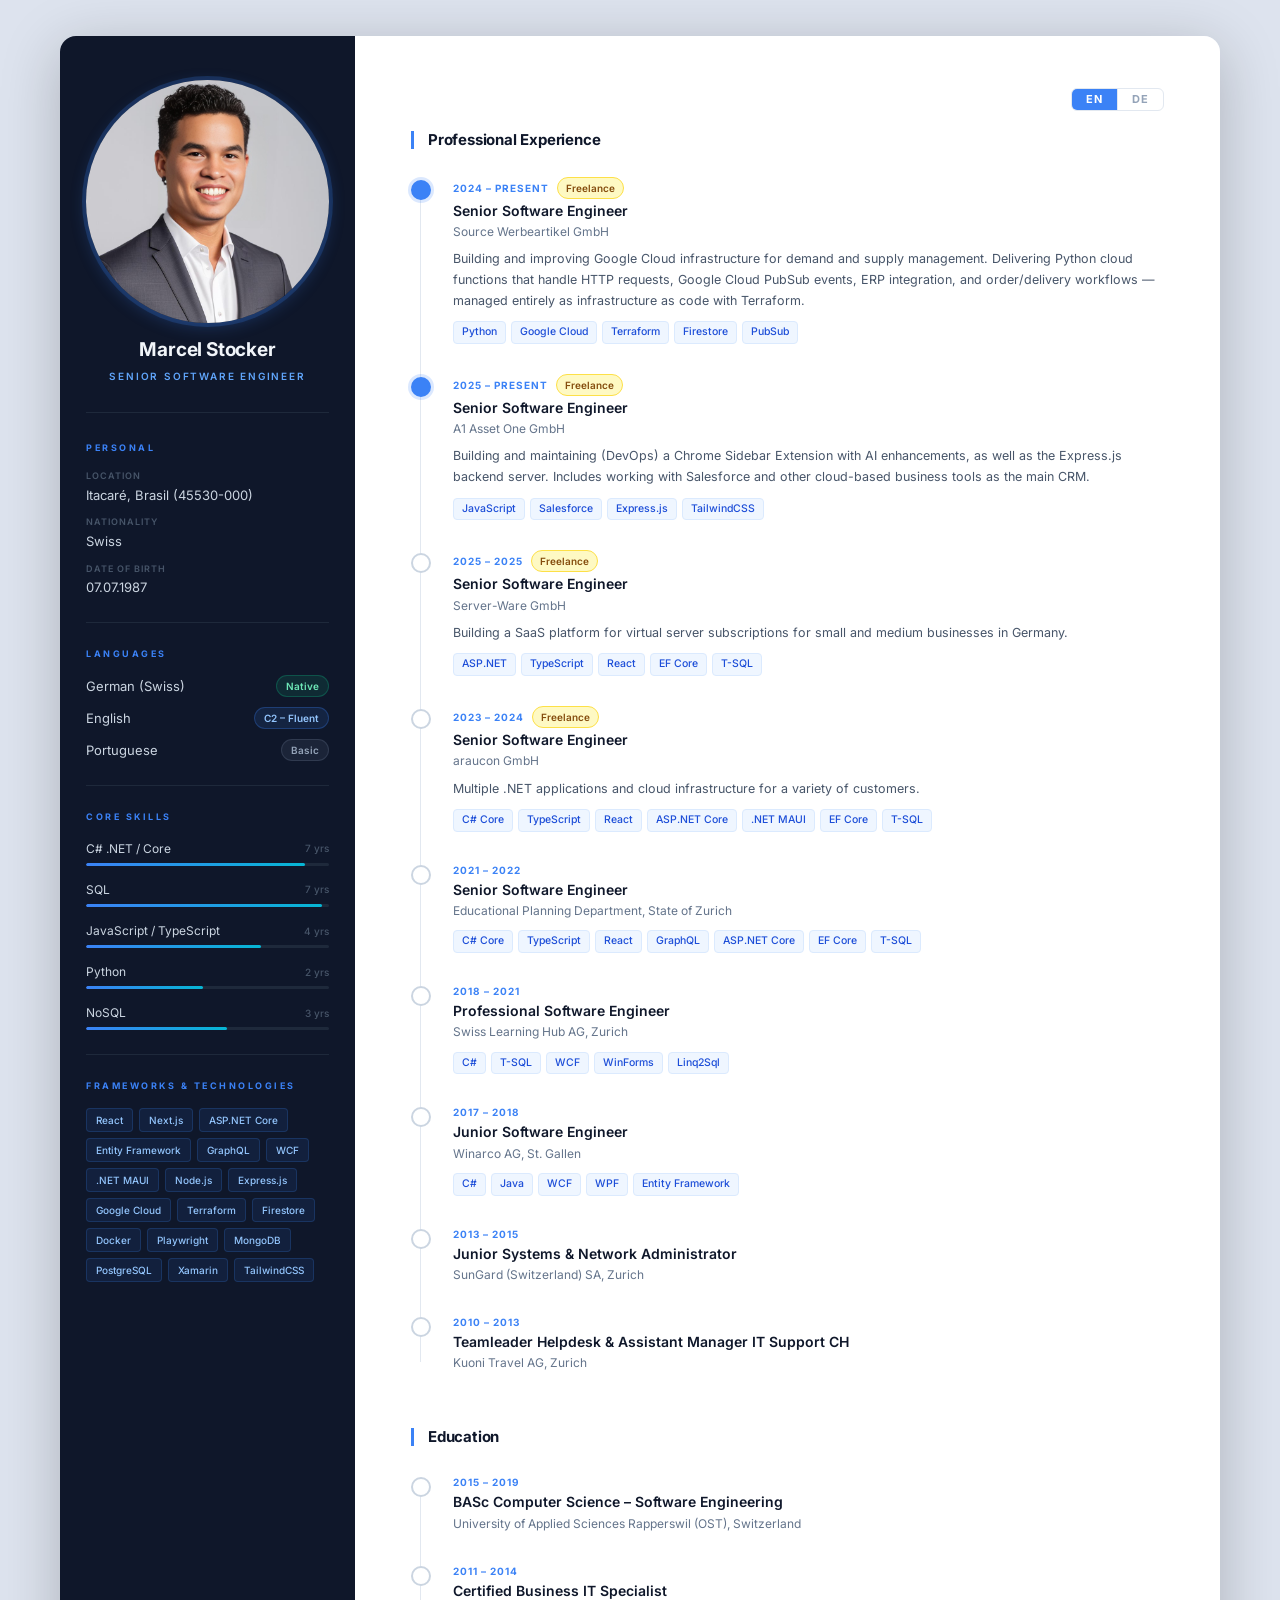
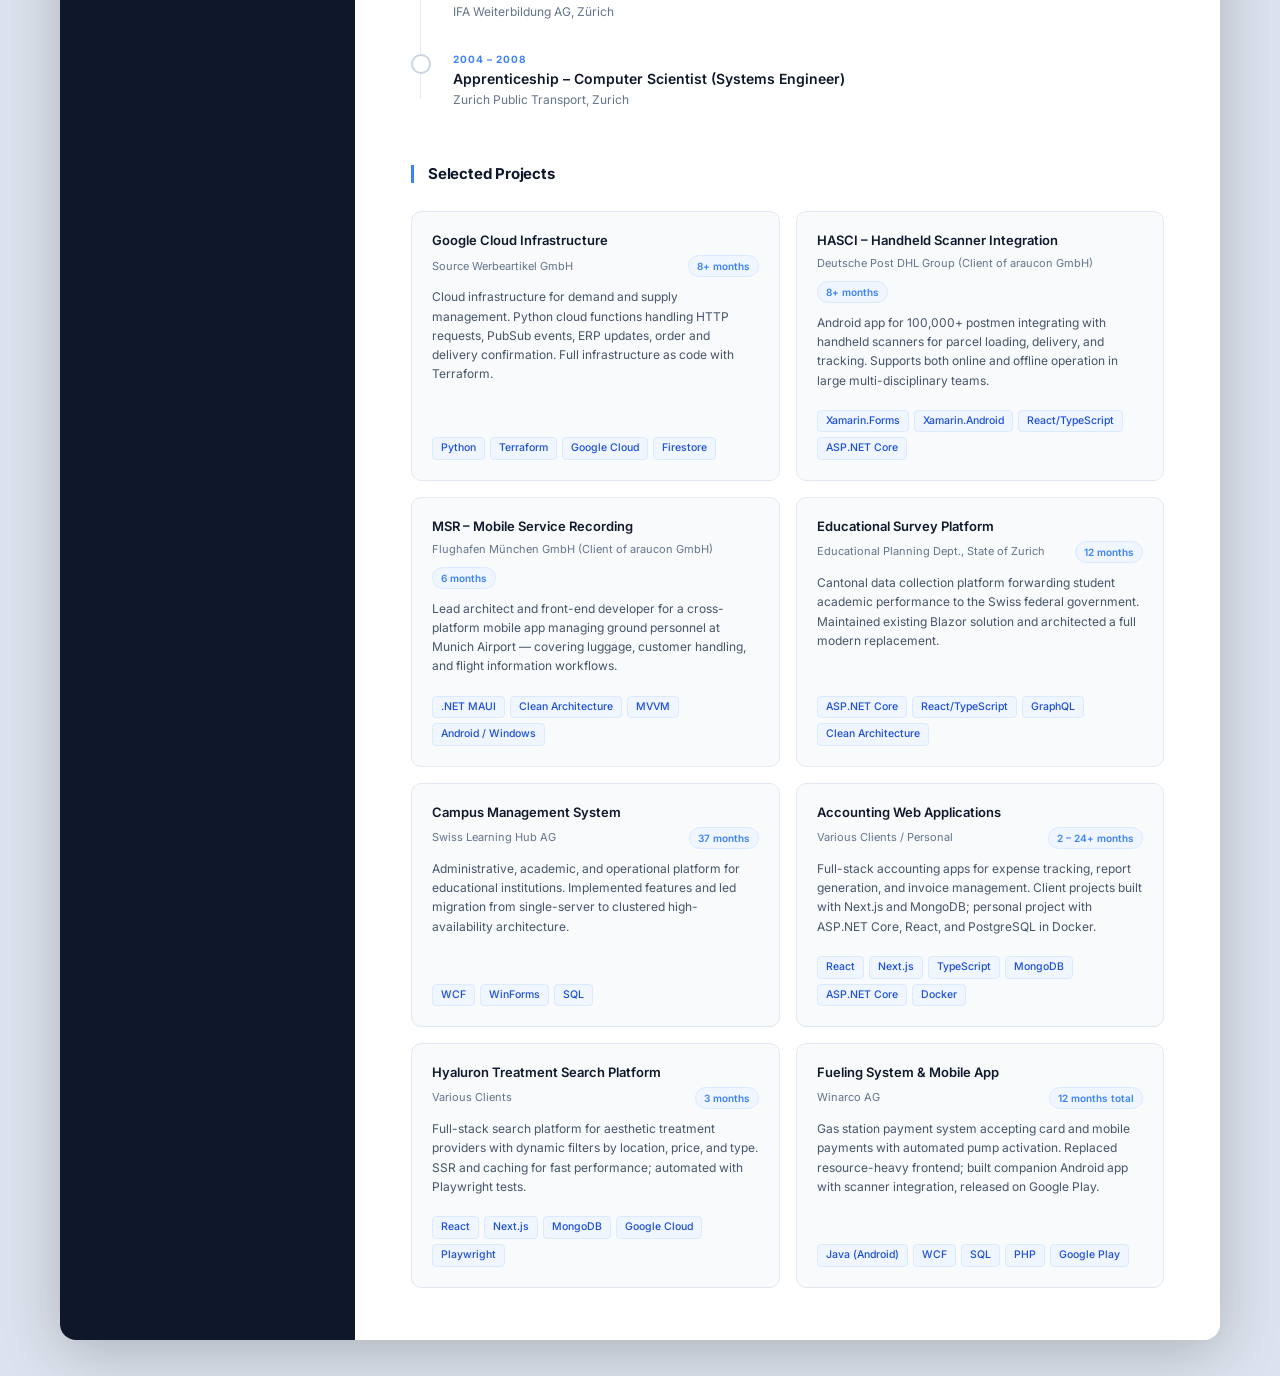
==== commit 1be7dcb4: "internationalization" ====
--- a/curriculum-vitae.html
+++ b/curriculum-vitae.html
@@ -25,48 +25,48 @@
       </div>
 
       <div class="sidebar-section">
-        <h3 class="sidebar-heading">Personal</h3>
+        <h3 class="sidebar-heading" data-i18n="s-personal">Personal</h3>
         <ul class="info-list">
           <li>
-            <span class="info-label">Location</span>
-            <span class="info-value">Itacaré, Brasil (45530-000)</span>
+            <span class="info-label" data-i18n="s-location">Location</span>
+            <span class="info-value" data-i18n="s-location-val">Itacaré, Brasil (45530-000)</span>
           </li>
           <li>
-            <span class="info-label">Nationality</span>
-            <span class="info-value">Swiss</span>
+            <span class="info-label" data-i18n="s-nationality">Nationality</span>
+            <span class="info-value" data-i18n="s-nationality-val">Swiss</span>
           </li>
           <li>
-            <span class="info-label">Date of Birth</span>
+            <span class="info-label" data-i18n="s-dob">Date of Birth</span>
             <span class="info-value">07.07.1987</span>
           </li>
         </ul>
       </div>
 
       <div class="sidebar-section">
-        <h3 class="sidebar-heading">Languages</h3>
+        <h3 class="sidebar-heading" data-i18n="s-languages">Languages</h3>
         <div class="language-list">
           <div class="language-item">
-            <span class="lang-name">German (Swiss)</span>
-            <span class="lang-badge native">Native</span>
+            <span class="lang-name" data-i18n="lang-german">German (Swiss)</span>
+            <span class="lang-badge native" data-i18n="s-native">Native</span>
           </div>
           <div class="language-item">
-            <span class="lang-name">English</span>
-            <span class="lang-badge fluent">C2 – Fluent</span>
+            <span class="lang-name" data-i18n="lang-english">English</span>
+            <span class="lang-badge fluent" data-i18n="s-fluent">C2 – Fluent</span>
           </div>
           <div class="language-item">
-            <span class="lang-name">Portuguese</span>
-            <span class="lang-badge basic">Basic</span>
+            <span class="lang-name" data-i18n="lang-portuguese">Portuguese</span>
+            <span class="lang-badge basic" data-i18n="s-basic">Basic</span>
           </div>
         </div>
       </div>
 
       <div class="sidebar-section">
-        <h3 class="sidebar-heading">Core Skills</h3>
+        <h3 class="sidebar-heading" data-i18n="s-skills">Core Skills</h3>
         <div class="skill-list">
           <div class="skill-row">
             <div class="skill-meta">
               <span class="skill-name">C# .NET / Core</span>
-              <span class="skill-exp">6 yrs</span>
+              <span class="skill-exp" data-i18n="exp-csharp">7 yrs</span>
             </div>
             <div class="skill-bar">
               <div class="skill-fill" style="width: 90%"></div>
@@ -75,44 +75,44 @@
           <div class="skill-row">
             <div class="skill-meta">
               <span class="skill-name">SQL</span>
-              <span class="skill-exp">12 yrs</span>
+              <span class="skill-exp" data-i18n="exp-sql">7 yrs</span>
             </div>
             <div class="skill-bar">
-              <div class="skill-fill" style="width: 95%"></div>
+              <div class="skill-fill" style="width: 97%"></div>
             </div>
           </div>
           <div class="skill-row">
             <div class="skill-meta">
               <span class="skill-name">JavaScript / TypeScript</span>
-              <span class="skill-exp">2 yrs</span>
+              <span class="skill-exp" data-i18n="exp-js">4 yrs</span>
             </div>
             <div class="skill-bar">
-              <div class="skill-fill" style="width: 60%"></div>
+              <div class="skill-fill" style="width: 72%"></div>
             </div>
           </div>
           <div class="skill-row">
             <div class="skill-meta">
               <span class="skill-name">Python</span>
-              <span class="skill-exp">1 yr</span>
+              <span class="skill-exp" data-i18n="exp-python">2 yrs</span>
             </div>
             <div class="skill-bar">
-              <div class="skill-fill" style="width: 38%"></div>
+              <div class="skill-fill" style="width: 48%"></div>
             </div>
           </div>
           <div class="skill-row">
             <div class="skill-meta">
               <span class="skill-name">NoSQL</span>
-              <span class="skill-exp">2 yrs</span>
+              <span class="skill-exp" data-i18n="exp-nosql">3 yrs</span>
             </div>
             <div class="skill-bar">
-              <div class="skill-fill" style="width: 50%"></div>
+              <div class="skill-fill" style="width: 58%"></div>
             </div>
           </div>
         </div>
       </div>
 
       <div class="sidebar-section">
-        <h3 class="sidebar-heading">Frameworks &amp; Technologies</h3>
+        <h3 class="sidebar-heading" data-i18n="s-frameworks">Frameworks &amp; Technologies</h3>
         <div class="tag-cloud">
           <span class="tag">React</span>
           <span class="tag">Next.js</span>
@@ -122,6 +122,7 @@
           <span class="tag">WCF</span>
           <span class="tag">.NET MAUI</span>
           <span class="tag">Node.js</span>
+          <span class="tag">Express.js</span>
           <span class="tag">Google Cloud</span>
           <span class="tag">Terraform</span>
           <span class="tag">Firestore</span>
@@ -130,6 +131,7 @@
           <span class="tag">MongoDB</span>
           <span class="tag">PostgreSQL</span>
           <span class="tag">Xamarin</span>
+          <span class="tag">TailwindCSS</span>
         </div>
       </div>
 
@@ -138,24 +140,28 @@
     <!-- ===== MAIN CONTENT ===== -->
     <main class="cv-main">
 
+      <div class="cv-topbar">
+        <div class="lang-switcher">
+          <button class="lang-btn active" id="btn-en" onclick="setLang('en')">EN</button>
+          <button class="lang-btn" id="btn-de" onclick="setLang('de')">DE</button>
+        </div>
+      </div>
+
       <!-- Professional Experience -->
       <section class="cv-section">
-        <h2 class="section-title">Professional Experience</h2>
+        <h2 class="section-title" data-i18n="t-experience">Professional Experience</h2>
         <div class="timeline">
 
           <div class="timeline-item current">
             <div class="timeline-dot"></div>
             <div class="timeline-body">
               <div class="entry-meta">
-                <span class="entry-period">2024 – Present</span>
-                <span class="badge freelance">Freelance</span>
+                <span class="entry-period">2024 – <span data-i18n="present">Present</span></span>
+                <span class="badge freelance" data-i18n="badge-freelance">Freelance</span>
               </div>
               <h3 class="entry-title">Senior Software Engineer</h3>
               <p class="entry-org">Source Werbeartikel GmbH</p>
-              <p class="entry-desc">Building and improving Google Cloud infrastructure for demand and supply management.
-                Delivering Python cloud functions that handle HTTP requests, Google Cloud PubSub events, ERP
-                integration, and order/delivery workflows — managed entirely as infrastructure as code with Terraform.
-              </p>
+              <p class="entry-desc" data-i18n="desc-source">Building and improving Google Cloud infrastructure for demand and supply management. Delivering Python cloud functions that handle HTTP requests, Google Cloud PubSub events, ERP integration, and order/delivery workflows — managed entirely as infrastructure as code with Terraform.</p>
               <div class="tech-tags">
                 <span class="tech">Python</span>
                 <span class="tech">Google Cloud</span>
@@ -170,14 +176,12 @@
             <div class="timeline-dot"></div>
             <div class="timeline-body">
               <div class="entry-meta">
-                <span class="entry-period">2025 – present</span>
-                <span class="badge freelance">Freelance</span>
+                <span class="entry-period">2025 – <span data-i18n="present">Present</span></span>
+                <span class="badge freelance" data-i18n="badge-freelance">Freelance</span>
               </div>
               <h3 class="entry-title">Senior Software Engineer</h3>
               <p class="entry-org">A1 Asset One GmbH</p>
-              <p class="entry-desc">Building and maintaining (DevOps) a Chrome Sidebar Extension, with AI enhancements,
-                aswell as the express.js backend server.
-                This includes working with Salesforce and other cloud based business tools as the main CRM.</p>
+              <p class="entry-desc" data-i18n="desc-a1">Building and maintaining (DevOps) a Chrome Sidebar Extension with AI enhancements, as well as the Express.js backend server. Includes working with Salesforce and other cloud-based business tools as the main CRM.</p>
               <div class="tech-tags">
                 <span class="tech">JavaScript</span>
                 <span class="tech">Salesforce</span>
@@ -192,12 +196,11 @@
             <div class="timeline-body">
               <div class="entry-meta">
                 <span class="entry-period">2025 – 2025</span>
-                <span class="badge freelance">Freelance</span>
+                <span class="badge freelance" data-i18n="badge-freelance">Freelance</span>
               </div>
               <h3 class="entry-title">Senior Software Engineer</h3>
               <p class="entry-org">Server-Ware GmbH</p>
-              <p class="entry-desc">Buildung a SaaS platform for virtual server subscriptions for small and medium
-                businesses in Germany.</p>
+              <p class="entry-desc" data-i18n="desc-serverware">Building a SaaS platform for virtual server subscriptions for small and medium businesses in Germany.</p>
               <div class="tech-tags">
                 <span class="tech">ASP.NET</span>
                 <span class="tech">TypeScript</span>
@@ -213,11 +216,11 @@
             <div class="timeline-body">
               <div class="entry-meta">
                 <span class="entry-period">2023 – 2024</span>
-                <span class="badge freelance">Freelance</span>
+                <span class="badge freelance" data-i18n="badge-freelance">Freelance</span>
               </div>
               <h3 class="entry-title">Senior Software Engineer</h3>
               <p class="entry-org">araucon GmbH</p>
-              <p class="entry-desc">Multiple .NET applications and cloud infrastructure for a variety of customers.</p>
+              <p class="entry-desc" data-i18n="desc-araucon">Multiple .NET applications and cloud infrastructure for a variety of customers.</p>
               <div class="tech-tags">
                 <span class="tech">C# Core</span>
                 <span class="tech">TypeScript</span>
@@ -237,7 +240,7 @@
                 <span class="entry-period">2021 – 2022</span>
               </div>
               <h3 class="entry-title">Senior Software Engineer</h3>
-              <p class="entry-org">Educational Planning Department, State of Zurich</p>
+              <p class="entry-org" data-i18n="org-edu-planning">Educational Planning Department, State of Zurich</p>
               <div class="tech-tags">
                 <span class="tech">C# Core</span>
                 <span class="tech">TypeScript</span>
@@ -256,8 +259,8 @@
               <div class="entry-meta">
                 <span class="entry-period">2018 – 2021</span>
               </div>
-              <h3 class="entry-title">Professional Software Engineer</h3>
-              <p class="entry-org">Swiss Learning Hub AG, Zurich</p>
+              <h3 class="entry-title" data-i18n="title-prof-eng">Professional Software Engineer</h3>
+              <p class="entry-org" data-i18n="org-slh">Swiss Learning Hub AG, Zurich</p>
               <div class="tech-tags">
                 <span class="tech">C#</span>
                 <span class="tech">T-SQL</span>
@@ -275,7 +278,7 @@
                 <span class="entry-period">2017 – 2018</span>
               </div>
               <h3 class="entry-title">Junior Software Engineer</h3>
-              <p class="entry-org">Winarco AG, St. Gallen</p>
+              <p class="entry-org" data-i18n="org-winarco">Winarco AG, St. Gallen</p>
               <div class="tech-tags">
                 <span class="tech">C#</span>
                 <span class="tech">Java</span>
@@ -292,8 +295,8 @@
               <div class="entry-meta">
                 <span class="entry-period">2013 – 2015</span>
               </div>
-              <h3 class="entry-title">Junior Systems &amp; Network Administrator</h3>
-              <p class="entry-org">SunGard (Switzerland) SA, Zurich</p>
+              <h3 class="entry-title" data-i18n="title-sysadmin">Junior Systems &amp; Network Administrator</h3>
+              <p class="entry-org" data-i18n="org-sungard">SunGard (Switzerland) SA, Zurich</p>
             </div>
           </div>
 
@@ -303,8 +306,8 @@
               <div class="entry-meta">
                 <span class="entry-period">2010 – 2013</span>
               </div>
-              <h3 class="entry-title">Teamleader Helpdesk &amp; Assistant Manager IT Support CH</h3>
-              <p class="entry-org">Kuoni Travel AG, Zurich</p>
+              <h3 class="entry-title" data-i18n="title-teamleader">Teamleader Helpdesk &amp; Assistant Manager IT Support CH</h3>
+              <p class="entry-org" data-i18n="org-kuoni">Kuoni Travel AG, Zurich</p>
             </div>
           </div>
 
@@ -313,7 +316,7 @@
 
       <!-- Education -->
       <section class="cv-section">
-        <h2 class="section-title">Education</h2>
+        <h2 class="section-title" data-i18n="t-education">Education</h2>
         <div class="timeline">
 
           <div class="timeline-item">
@@ -322,8 +325,8 @@
               <div class="entry-meta">
                 <span class="entry-period">2015 – 2019</span>
               </div>
-              <h3 class="entry-title">BASc Computer Science – Software Engineering</h3>
-              <p class="entry-org">University of Applied Sciences Rapperswil (OST), Switzerland</p>
+              <h3 class="entry-title" data-i18n="edu-bachelor">BASc Computer Science – Software Engineering</h3>
+              <p class="entry-org" data-i18n="edu-ost">University of Applied Sciences Rapperswil (OST), Switzerland</p>
             </div>
           </div>
 
@@ -333,8 +336,8 @@
               <div class="entry-meta">
                 <span class="entry-period">2011 – 2014</span>
               </div>
-              <h3 class="entry-title">Certified Business IT Specialist</h3>
-              <p class="entry-org">IFA Weiterbildung AG, Zürich</p>
+              <h3 class="entry-title" data-i18n="edu-it-specialist">Certified Business IT Specialist</h3>
+              <p class="entry-org" data-i18n="org-ifa">IFA Weiterbildung AG, Zürich</p>
             </div>
           </div>
 
@@ -344,8 +347,8 @@
               <div class="entry-meta">
                 <span class="entry-period">2004 – 2008</span>
               </div>
-              <h3 class="entry-title">Apprenticeship – Computer Scientist (Systems Engineer)</h3>
-              <p class="entry-org">Zurich Public Transport, Zurich</p>
+              <h3 class="entry-title" data-i18n="edu-apprenticeship">Apprenticeship – Computer Scientist (Systems Engineer)</h3>
+              <p class="entry-org" data-i18n="org-vbz">Zurich Public Transport, Zurich</p>
             </div>
           </div>
 
@@ -354,20 +357,18 @@
 
       <!-- Selected Projects -->
       <section class="cv-section">
-        <h2 class="section-title">Selected Projects</h2>
+        <h2 class="section-title" data-i18n="t-projects">Selected Projects</h2>
         <div class="projects-grid">
 
           <div class="project-card">
             <div class="project-header">
-              <h3 class="project-title">Google Cloud Infrastructure</h3>
+              <h3 class="project-title" data-i18n="proj-gcp-title">Google Cloud Infrastructure</h3>
               <div class="project-meta">
                 <span class="project-client">Source Werbeartikel GmbH</span>
-                <span class="project-dur">8+ months</span>
-              </div>
-            </div>
-            <p class="project-desc">Cloud infrastructure for demand and supply management. Python cloud functions
-              handling HTTP requests, PubSub events, ERP updates, order and delivery confirmation. Full infrastructure
-              as code with Terraform.</p>
+                <span class="project-dur" data-i18n="dur-8plus">8+ months</span>
+              </div>
+            </div>
+            <p class="project-desc" data-i18n="proj-gcp-desc">Cloud infrastructure for demand and supply management. Python cloud functions handling HTTP requests, PubSub events, ERP updates, order and delivery confirmation. Full infrastructure as code with Terraform.</p>
             <div class="tech-tags">
               <span class="tech">Python</span>
               <span class="tech">Terraform</span>
@@ -380,13 +381,11 @@
             <div class="project-header">
               <h3 class="project-title">HASCI – Handheld Scanner Integration</h3>
               <div class="project-meta">
-                <span class="project-client">Deutsche Post DHL Group (Client of araucon GmbH)</span>
-                <span class="project-dur">8+ months</span>
-              </div>
-            </div>
-            <p class="project-desc">Android app for 100,000+ postmen integrating with handheld scanners for parcel
-              loading, delivery, and tracking. Supports both online and offline operation in large multi-disciplinary
-              teams.</p>
+                <span class="project-client" data-i18n="client-dhl">Deutsche Post DHL Group (Client of araucon GmbH)</span>
+                <span class="project-dur" data-i18n="dur-8plus">8+ months</span>
+              </div>
+            </div>
+            <p class="project-desc" data-i18n="proj-hasci-desc">Android app for 100,000+ postmen integrating with handheld scanners for parcel loading, delivery, and tracking. Supports both online and offline operation in large multi-disciplinary teams.</p>
             <div class="tech-tags">
               <span class="tech">Xamarin.Forms</span>
               <span class="tech">Xamarin.Android</span>
@@ -399,13 +398,11 @@
             <div class="project-header">
               <h3 class="project-title">MSR – Mobile Service Recording</h3>
               <div class="project-meta">
-                <span class="project-client">Flughafen München GmbH (Client of araucon GmbH)</span>
-                <span class="project-dur">6 months</span>
-              </div>
-            </div>
-            <p class="project-desc">Lead architect and front-end developer for a cross-platform mobile app managing
-              ground personnel at Munich Airport — covering luggage, customer handling, and flight information
-              workflows.</p>
+                <span class="project-client" data-i18n="client-munich">Flughafen München GmbH (Client of araucon GmbH)</span>
+                <span class="project-dur" data-i18n="dur-6">6 months</span>
+              </div>
+            </div>
+            <p class="project-desc" data-i18n="proj-msr-desc">Lead architect and front-end developer for a cross-platform mobile app managing ground personnel at Munich Airport — covering luggage, customer handling, and flight information workflows.</p>
             <div class="tech-tags">
               <span class="tech">.NET MAUI</span>
               <span class="tech">Clean Architecture</span>
@@ -416,15 +413,13 @@
 
           <div class="project-card">
             <div class="project-header">
-              <h3 class="project-title">Educational Survey Platform</h3>
-              <div class="project-meta">
-                <span class="project-client">Educational Planning Dept., State of Zurich</span>
-                <span class="project-dur">12 months</span>
-              </div>
-            </div>
-            <p class="project-desc">Cantonal data collection platform forwarding student academic performance to the
-              Swiss federal government. Maintained existing Blazor solution and architected a full modern replacement.
-            </p>
+              <h3 class="project-title" data-i18n="proj-edu-title">Educational Survey Platform</h3>
+              <div class="project-meta">
+                <span class="project-client" data-i18n="client-edu">Educational Planning Dept., State of Zurich</span>
+                <span class="project-dur" data-i18n="dur-12">12 months</span>
+              </div>
+            </div>
+            <p class="project-desc" data-i18n="proj-edu-desc">Cantonal data collection platform forwarding student academic performance to the Swiss federal government. Maintained existing Blazor solution and architected a full modern replacement.</p>
             <div class="tech-tags">
               <span class="tech">ASP.NET Core</span>
               <span class="tech">React/TypeScript</span>
@@ -435,14 +430,13 @@
 
           <div class="project-card">
             <div class="project-header">
-              <h3 class="project-title">Campus Management System</h3>
+              <h3 class="project-title" data-i18n="proj-campus-title">Campus Management System</h3>
               <div class="project-meta">
                 <span class="project-client">Swiss Learning Hub AG</span>
-                <span class="project-dur">37 months</span>
-              </div>
-            </div>
-            <p class="project-desc">Administrative, academic, and operational platform for educational institutions.
-              Implemented features and led migration from single-server to clustered high-availability architecture.</p>
+                <span class="project-dur" data-i18n="dur-37">37 months</span>
+              </div>
+            </div>
+            <p class="project-desc" data-i18n="proj-campus-desc">Administrative, academic, and operational platform for educational institutions. Implemented features and led migration from single-server to clustered high-availability architecture.</p>
             <div class="tech-tags">
               <span class="tech">WCF</span>
               <span class="tech">WinForms</span>
@@ -452,15 +446,13 @@
 
           <div class="project-card">
             <div class="project-header">
-              <h3 class="project-title">Accounting Web Applications</h3>
-              <div class="project-meta">
-                <span class="project-client">Various Clients / Personal</span>
-                <span class="project-dur">2 – 24+ months</span>
-              </div>
-            </div>
-            <p class="project-desc">Full-stack accounting apps for expense tracking, report generation, and invoice
-              management. Client projects built with Next.js and MongoDB; personal project with ASP.NET Core, React, and
-              PostgreSQL in Docker.</p>
+              <h3 class="project-title" data-i18n="proj-accounting-title">Accounting Web Applications</h3>
+              <div class="project-meta">
+                <span class="project-client" data-i18n="client-various">Various Clients / Personal</span>
+                <span class="project-dur" data-i18n="dur-2-24">2 – 24+ months</span>
+              </div>
+            </div>
+            <p class="project-desc" data-i18n="proj-accounting-desc">Full-stack accounting apps for expense tracking, report generation, and invoice management. Client projects built with Next.js and MongoDB; personal project with ASP.NET Core, React, and PostgreSQL in Docker.</p>
             <div class="tech-tags">
               <span class="tech">React</span>
               <span class="tech">Next.js</span>
@@ -473,14 +465,13 @@
 
           <div class="project-card">
             <div class="project-header">
-              <h3 class="project-title">Hyaluron Treatment Search Platform</h3>
-              <div class="project-meta">
-                <span class="project-client">Various Clients</span>
-                <span class="project-dur">3 months</span>
-              </div>
-            </div>
-            <p class="project-desc">Full-stack search platform for aesthetic treatment providers with dynamic filters by
-              location, price, and type. SSR and caching for fast performance; automated with Playwright tests.</p>
+              <h3 class="project-title" data-i18n="proj-hyaluron-title">Hyaluron Treatment Search Platform</h3>
+              <div class="project-meta">
+                <span class="project-client" data-i18n="client-various-only">Various Clients</span>
+                <span class="project-dur" data-i18n="dur-3">3 months</span>
+              </div>
+            </div>
+            <p class="project-desc" data-i18n="proj-hyaluron-desc">Full-stack search platform for aesthetic treatment providers with dynamic filters by location, price, and type. SSR and caching for fast performance; automated with Playwright tests.</p>
             <div class="tech-tags">
               <span class="tech">React</span>
               <span class="tech">Next.js</span>
@@ -492,15 +483,13 @@
 
           <div class="project-card">
             <div class="project-header">
-              <h3 class="project-title">Fueling System &amp; Mobile App</h3>
+              <h3 class="project-title" data-i18n="proj-fueling-title">Fueling System &amp; Mobile App</h3>
               <div class="project-meta">
                 <span class="project-client">Winarco AG</span>
-                <span class="project-dur">12 months total</span>
-              </div>
-            </div>
-            <p class="project-desc">Gas station payment system accepting card and mobile payments with automated pump
-              activation. Replaced resource-heavy frontend; built companion Android app with scanner integration,
-              released on Google Play.</p>
+                <span class="project-dur" data-i18n="dur-12-total">12 months total</span>
+              </div>
+            </div>
+            <p class="project-desc" data-i18n="proj-fueling-desc">Gas station payment system accepting card and mobile payments with automated pump activation. Replaced resource-heavy frontend; built companion Android app with scanner integration, released on Google Play.</p>
             <div class="tech-tags">
               <span class="tech">Java (Android)</span>
               <span class="tech">WCF</span>
@@ -516,6 +505,192 @@
     </main>
 
   </div>
+
+  <script>
+    const translations = {
+      en: {
+        // Sidebar – Personal
+        "s-personal": "Personal",
+        "s-location": "Location",
+        "s-location-val": "Itacaré, Brasil (45530-000)",
+        "s-nationality": "Nationality",
+        "s-nationality-val": "Swiss",
+        "s-dob": "Date of Birth",
+        // Sidebar – Languages
+        "s-languages": "Languages",
+        "lang-german": "German (Swiss)",
+        "lang-english": "English",
+        "lang-portuguese": "Portuguese",
+        "s-native": "Native",
+        "s-fluent": "C2 – Fluent",
+        "s-basic": "Basic",
+        // Sidebar – Skills
+        "s-skills": "Core Skills",
+        "exp-csharp": "7 yrs",
+        "exp-sql": "7 yrs",
+        "exp-js": "4 yrs",
+        "exp-python": "2 yrs",
+        "exp-nosql": "3 yrs",
+        "s-frameworks": "Frameworks & Technologies",
+        // Section headings
+        "t-experience": "Professional Experience",
+        "t-education": "Education",
+        "t-projects": "Selected Projects",
+        // Timeline
+        "present": "Present",
+        "badge-freelance": "Freelance",
+        // Job titles
+        "title-prof-eng": "Professional Software Engineer",
+        "title-sysadmin": "Junior Systems & Network Administrator",
+        "title-teamleader": "Teamleader Helpdesk & Assistant Manager IT Support CH",
+        // Job orgs
+        "org-edu-planning": "Educational Planning Department, State of Zurich",
+        "org-slh": "Swiss Learning Hub AG, Zurich",
+        "org-winarco": "Winarco AG, St. Gallen",
+        "org-sungard": "SunGard (Switzerland) SA, Zurich",
+        "org-kuoni": "Kuoni Travel AG, Zurich",
+        // Job descriptions
+        "desc-source": "Building and improving Google Cloud infrastructure for demand and supply management. Delivering Python cloud functions that handle HTTP requests, Google Cloud PubSub events, ERP integration, and order/delivery workflows — managed entirely as infrastructure as code with Terraform.",
+        "desc-a1": "Building and maintaining (DevOps) a Chrome Sidebar Extension with AI enhancements, as well as the Express.js backend server. Includes working with Salesforce and other cloud-based business tools as the main CRM.",
+        "desc-serverware": "Building a SaaS platform for virtual server subscriptions for small and medium businesses in Germany.",
+        "desc-araucon": "Multiple .NET applications and cloud infrastructure for a variety of customers.",
+        // Education
+        "edu-bachelor": "BASc Computer Science – Software Engineering",
+        "edu-ost": "University of Applied Sciences Rapperswil (OST), Switzerland",
+        "edu-it-specialist": "Certified Business IT Specialist",
+        "org-ifa": "IFA Weiterbildung AG, Zürich",
+        "edu-apprenticeship": "Apprenticeship – Computer Scientist (Systems Engineer)",
+        "org-vbz": "Zurich Public Transport, Zurich",
+        // Project titles
+        "proj-gcp-title": "Google Cloud Infrastructure",
+        "proj-edu-title": "Educational Survey Platform",
+        "proj-campus-title": "Campus Management System",
+        "proj-accounting-title": "Accounting Web Applications",
+        "proj-hyaluron-title": "Hyaluron Treatment Search Platform",
+        "proj-fueling-title": "Fueling System & Mobile App",
+        // Project clients
+        "client-dhl": "Deutsche Post DHL Group (Client of araucon GmbH)",
+        "client-munich": "Flughafen München GmbH (Client of araucon GmbH)",
+        "client-edu": "Educational Planning Dept., State of Zurich",
+        "client-various": "Various Clients / Personal",
+        "client-various-only": "Various Clients",
+        // Project durations
+        "dur-8plus": "8+ months",
+        "dur-6": "6 months",
+        "dur-12": "12 months",
+        "dur-37": "37 months",
+        "dur-2-24": "2 – 24+ months",
+        "dur-3": "3 months",
+        "dur-12-total": "12 months total",
+        // Project descriptions
+        "proj-gcp-desc": "Cloud infrastructure for demand and supply management. Python cloud functions handling HTTP requests, PubSub events, ERP updates, order and delivery confirmation. Full infrastructure as code with Terraform.",
+        "proj-hasci-desc": "Android app for 100,000+ postmen integrating with handheld scanners for parcel loading, delivery, and tracking. Supports both online and offline operation in large multi-disciplinary teams.",
+        "proj-msr-desc": "Lead architect and front-end developer for a cross-platform mobile app managing ground personnel at Munich Airport — covering luggage, customer handling, and flight information workflows.",
+        "proj-edu-desc": "Cantonal data collection platform forwarding student academic performance to the Swiss federal government. Maintained existing Blazor solution and architected a full modern replacement.",
+        "proj-campus-desc": "Administrative, academic, and operational platform for educational institutions. Implemented features and led migration from single-server to clustered high-availability architecture.",
+        "proj-accounting-desc": "Full-stack accounting apps for expense tracking, report generation, and invoice management. Client projects built with Next.js and MongoDB; personal project with ASP.NET Core, React, and PostgreSQL in Docker.",
+        "proj-hyaluron-desc": "Full-stack search platform for aesthetic treatment providers with dynamic filters by location, price, and type. SSR and caching for fast performance; automated with Playwright tests.",
+        "proj-fueling-desc": "Gas station payment system accepting card and mobile payments with automated pump activation. Replaced resource-heavy frontend; built companion Android app with scanner integration, released on Google Play.",
+      },
+      de: {
+        // Sidebar – Personal
+        "s-personal": "Persönlich",
+        "s-location": "Wohnort",
+        "s-location-val": "Itacaré, Brasilien (45530-000)",
+        "s-nationality": "Nationalität",
+        "s-nationality-val": "Schweizer",
+        "s-dob": "Geburtsdatum",
+        // Sidebar – Languages
+        "s-languages": "Sprachen",
+        "lang-german": "Deutsch (Schweiz)",
+        "lang-english": "Englisch",
+        "lang-portuguese": "Portugiesisch",
+        "s-native": "Muttersprache",
+        "s-fluent": "C2 – Fließend",
+        "s-basic": "Grundkenntnisse",
+        // Sidebar – Skills
+        "s-skills": "Kernkompetenzen",
+        "exp-csharp": "7 J.",
+        "exp-sql": "7 J.",
+        "exp-js": "4 J.",
+        "exp-python": "2 J.",
+        "exp-nosql": "3 J.",
+        "s-frameworks": "Frameworks & Technologien",
+        // Section headings
+        "t-experience": "Berufserfahrung",
+        "t-education": "Ausbildung",
+        "t-projects": "Ausgewählte Projekte",
+        // Timeline
+        "present": "Heute",
+        "badge-freelance": "Freelancer",
+        // Job titles
+        "title-prof-eng": "Software Engineer",
+        "title-sysadmin": "Junior System- & Netzwerkadministrator",
+        "title-teamleader": "Teamleiter Helpdesk & Stv. IT-Support Manager CH",
+        // Job orgs
+        "org-edu-planning": "Bildungsplanungsamt, Kanton Zürich",
+        "org-slh": "Swiss Learning Hub AG, Zürich",
+        "org-winarco": "Winarco AG, St. Gallen",
+        "org-sungard": "SunGard (Schweiz) SA, Zürich",
+        "org-kuoni": "Kuoni Travel AG, Zürich",
+        // Job descriptions
+        "desc-source": "Aufbau und Verbesserung der Google-Cloud-Infrastruktur für das Angebots- und Nachfragemanagement. Entwicklung von Python-Cloud-Funktionen zur Verarbeitung von HTTP-Anfragen, Google Cloud PubSub-Events, ERP-Integration sowie Bestell- und Lieferworkflows – vollständig als Infrastructure as Code mit Terraform verwaltet.",
+        "desc-a1": "Aufbau und Wartung (DevOps) einer Chrome-Sidebar-Erweiterung mit KI-Erweiterungen sowie des Express.js-Backend-Servers. Beinhaltet die Arbeit mit Salesforce und anderen cloudbasierten Business-Tools als Haupt-CRM.",
+        "desc-serverware": "Entwicklung einer SaaS-Plattform für virtuelle Server-Abonnements für kleine und mittlere Unternehmen in Deutschland.",
+        "desc-araucon": "Verschiedene .NET-Applikationen und Cloud-Infrastruktur für eine Vielzahl von Kunden.",
+        // Education
+        "edu-bachelor": "BASc Informatik – Software Engineering",
+        "edu-ost": "Hochschule für Technik Rapperswil (OST), Schweiz",
+        "edu-it-specialist": "Eidg. dipl. Wirtschaftsinformatiker",
+        "org-ifa": "IFA Weiterbildung AG, Zürich",
+        "edu-apprenticeship": "Lehre als Informatiker EFZ (Systemtechnik)",
+        "org-vbz": "Zürcher Verkehrsbetriebe (VBZ), Zürich",
+        // Project titles
+        "proj-gcp-title": "Google Cloud Infrastruktur",
+        "proj-edu-title": "Bildungserhebungsplattform",
+        "proj-campus-title": "Campus-Management-System",
+        "proj-accounting-title": "Buchhaltungs-Webanwendungen",
+        "proj-hyaluron-title": "Hyaluron-Behandlungs-Suchplattform",
+        "proj-fueling-title": "Tanksystem & Mobile App",
+        // Project clients
+        "client-dhl": "Deutsche Post DHL Group (Kunde von araucon GmbH)",
+        "client-munich": "Flughafen München GmbH (Kunde von araucon GmbH)",
+        "client-edu": "Bildungsplanungsamt, Kanton Zürich",
+        "client-various": "Verschiedene Kunden / Privat",
+        "client-various-only": "Verschiedene Kunden",
+        // Project durations
+        "dur-8plus": "8+ Monate",
+        "dur-6": "6 Monate",
+        "dur-12": "12 Monate",
+        "dur-37": "37 Monate",
+        "dur-2-24": "2 – 24+ Monate",
+        "dur-3": "3 Monate",
+        "dur-12-total": "12 Monate gesamt",
+        // Project descriptions
+        "proj-gcp-desc": "Cloud-Infrastruktur für das Angebots- und Nachfragemanagement. Python-Cloud-Funktionen zur Verarbeitung von HTTP-Anfragen, PubSub-Events, ERP-Aktualisierungen sowie Auftrags- und Lieferbestätigungen. Vollständige Infrastruktur als Code mit Terraform.",
+        "proj-hasci-desc": "Android-App für über 100.000 Zusteller zur Integration mit Handscannern für Paketzustellung, -verfolgung und -erfassung. Unterstützt Online- und Offline-Betrieb in großen interdisziplinären Teams.",
+        "proj-msr-desc": "Lead-Architekt und Frontend-Entwickler für eine plattformübergreifende mobile App zur Verwaltung des Bodenpersonals am Flughafen München – inklusive Gepäck, Kundenbetreuung und Fluginformations-Workflows.",
+        "proj-edu-desc": "Kantonale Datenerfassungsplattform zur Weiterleitung akademischer Schülerleistungen an den Schweizer Bundesrat. Wartung der bestehenden Blazor-Lösung und Architektur eines vollständigen modernen Nachfolgesystems.",
+        "proj-campus-desc": "Administrative, akademische und betriebliche Plattform für Bildungseinrichtungen. Implementierung neuer Funktionen und Leitung der Migration von einer Einzelserver- zu einer geclusterten Hochverfügbarkeitsarchitektur.",
+        "proj-accounting-desc": "Full-Stack-Buchhaltungsanwendungen für Ausgabenverfolgung, Berichtserstellung und Rechnungsverwaltung. Kundenprojekte mit Next.js und MongoDB; persönliches Projekt mit ASP.NET Core, React und PostgreSQL in Docker.",
+        "proj-hyaluron-desc": "Full-Stack-Suchplattform für Anbieter ästhetischer Behandlungen mit dynamischen Filtern nach Standort, Preis und Art. SSR und Caching für schnelle Performance; automatisiert mit Playwright-Tests.",
+        "proj-fueling-desc": "Tankstellenzahlungssystem für Karten- und Mobilzahlungen mit automatischer Pumpenaktivierung. Ersatz des ressourcenintensiven Frontends; Entwicklung einer Begleit-Android-App mit Scanner-Integration, veröffentlicht im Google Play Store.",
+      }
+    };
+
+    function setLang(lang) {
+      document.querySelectorAll('[data-i18n]').forEach(el => {
+        const key = el.getAttribute('data-i18n');
+        const text = translations[lang][key];
+        if (text !== undefined) el.textContent = text;
+      });
+      document.getElementById('btn-en').classList.toggle('active', lang === 'en');
+      document.getElementById('btn-de').classList.toggle('active', lang === 'de');
+      document.documentElement.lang = lang;
+    }
+
+    setLang('en');
+  </script>
 </body>
 
-</html>+</html>
--- a/curriculum-vitae.css
+++ b/curriculum-vitae.css
@@ -444,6 +444,50 @@
 }
 
 /* ============================================================
+   LANGUAGE SWITCHER
+   ============================================================ */
+.cv-topbar {
+  display: flex;
+  justify-content: flex-end;
+  margin-bottom: 20px;
+}
+
+.lang-switcher {
+  display: inline-flex;
+  border: 1px solid #e2e8f0;
+  border-radius: 6px;
+  overflow: hidden;
+}
+
+.lang-btn {
+  padding: 5px 14px;
+  border: none;
+  background: transparent;
+  color: #94a3b8;
+  cursor: pointer;
+  font-size: 11px;
+  font-weight: 700;
+  letter-spacing: 1px;
+  font-family: inherit;
+  transition: background 0.15s ease, color 0.15s ease;
+  line-height: 1;
+}
+
+.lang-btn:first-child {
+  border-right: 1px solid #e2e8f0;
+}
+
+.lang-btn.active {
+  background: #3b82f6;
+  color: #ffffff;
+}
+
+.lang-btn:not(.active):hover {
+  background: #f1f5f9;
+  color: #334155;
+}
+
+/* ============================================================
    PRINT STYLES
    ============================================================ */
 @media print {
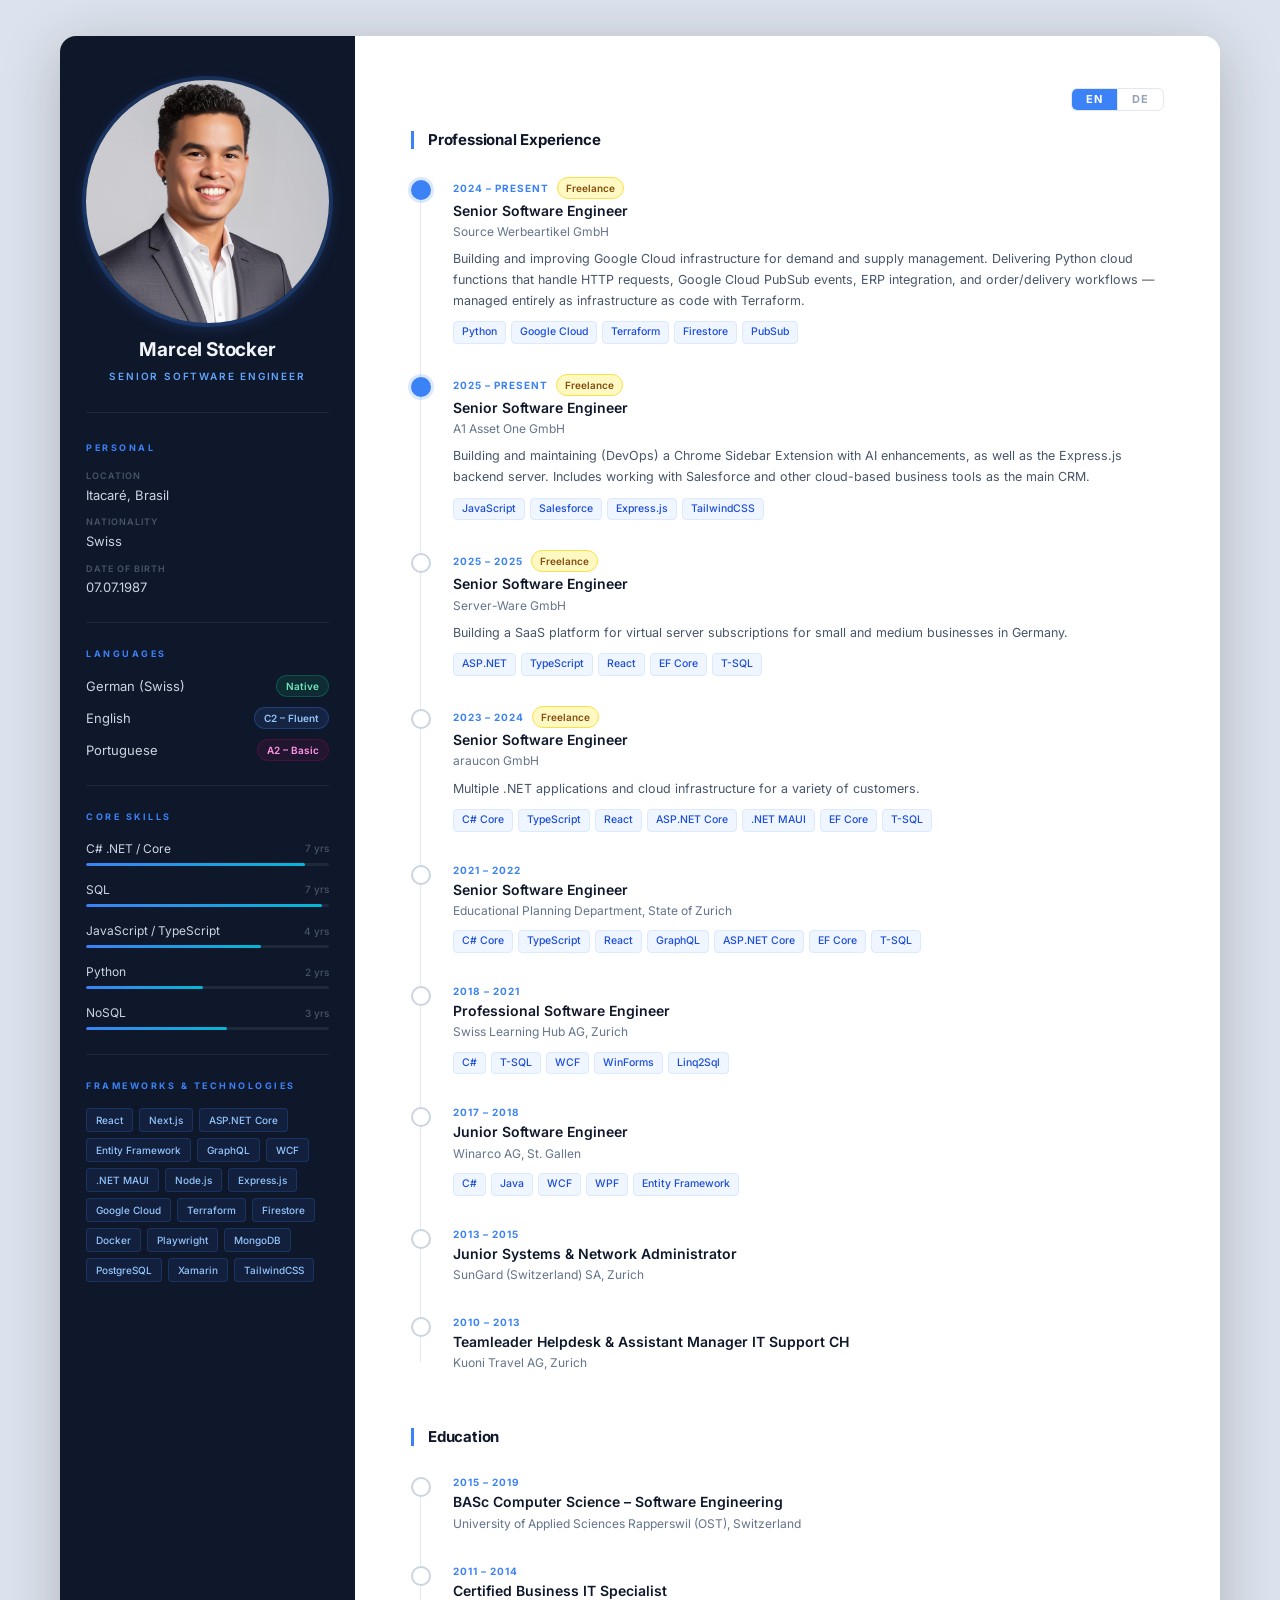
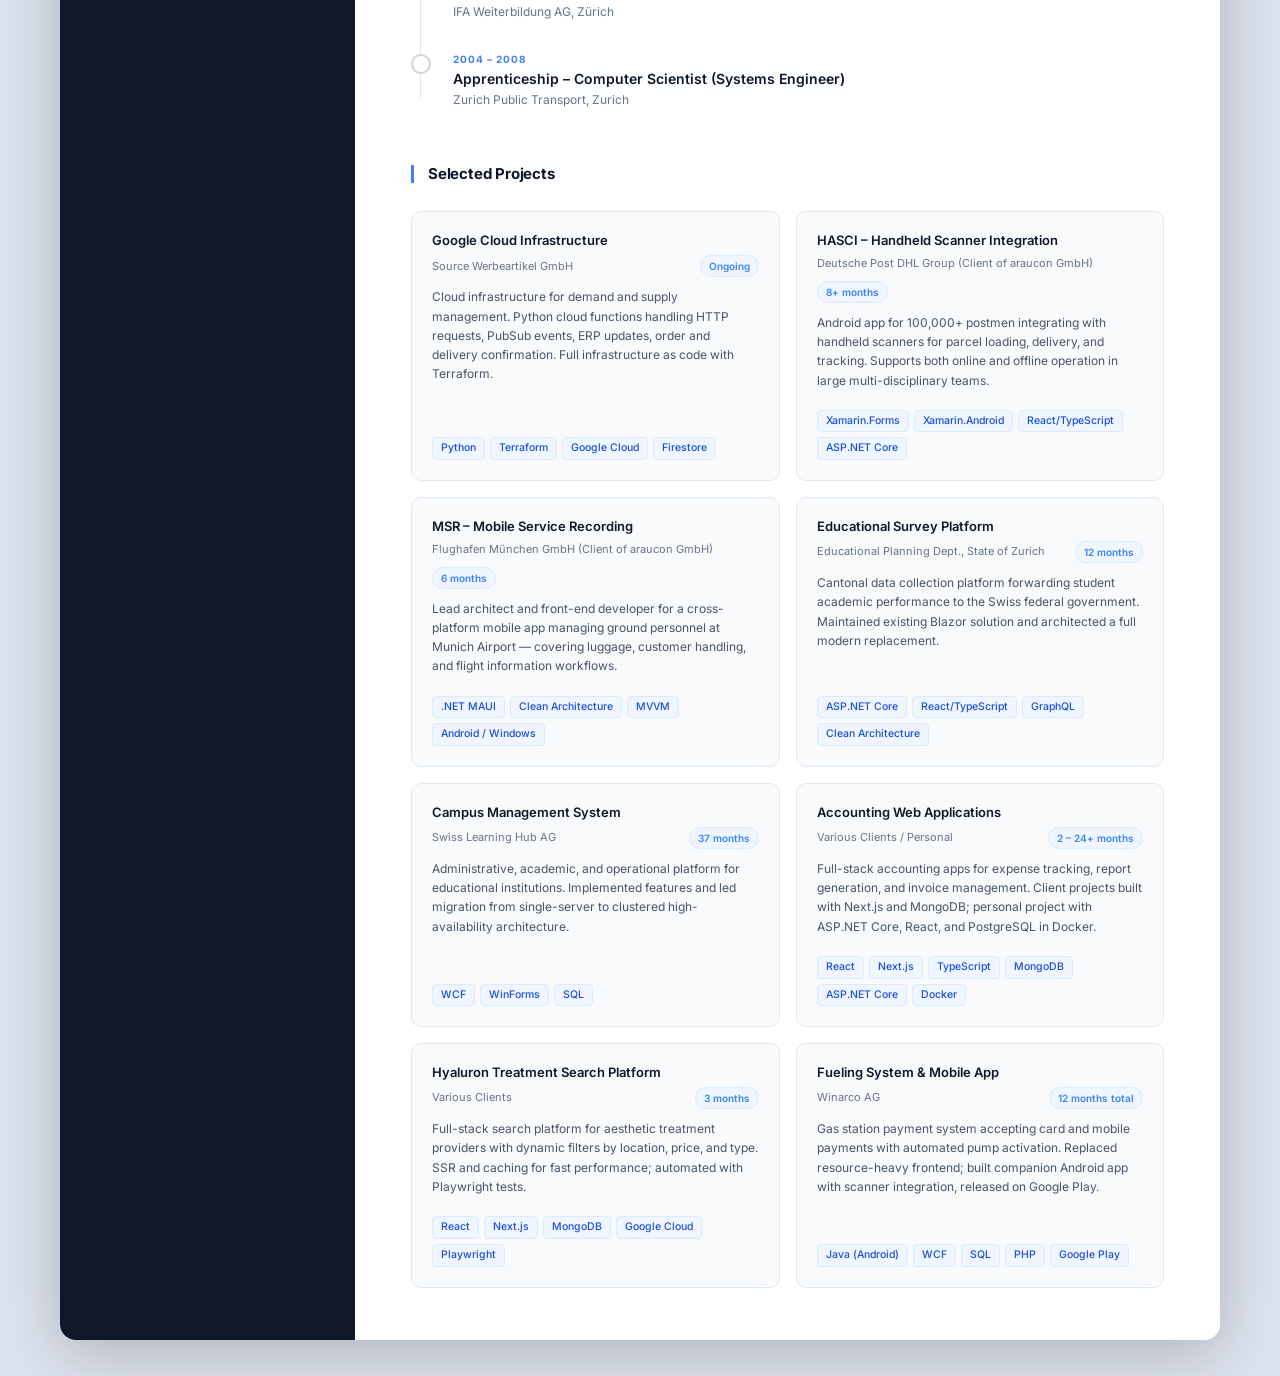
==== commit ffa8fe89: "data update" ====
--- a/curriculum-vitae.html
+++ b/curriculum-vitae.html
@@ -29,7 +29,7 @@
         <ul class="info-list">
           <li>
             <span class="info-label" data-i18n="s-location">Location</span>
-            <span class="info-value" data-i18n="s-location-val">Itacaré, Brasil (45530-000)</span>
+            <span class="info-value" data-i18n="s-location-val">Itacaré, Brasil</span>
           </li>
           <li>
             <span class="info-label" data-i18n="s-nationality">Nationality</span>
@@ -55,7 +55,7 @@
           </div>
           <div class="language-item">
             <span class="lang-name" data-i18n="lang-portuguese">Portuguese</span>
-            <span class="lang-badge basic" data-i18n="s-basic">Basic</span>
+            <span class="lang-badge fluent2" data-i18n="s-fluent2">A2 – Basic</span>
           </div>
         </div>
       </div>
@@ -161,7 +161,10 @@
               </div>
               <h3 class="entry-title">Senior Software Engineer</h3>
               <p class="entry-org">Source Werbeartikel GmbH</p>
-              <p class="entry-desc" data-i18n="desc-source">Building and improving Google Cloud infrastructure for demand and supply management. Delivering Python cloud functions that handle HTTP requests, Google Cloud PubSub events, ERP integration, and order/delivery workflows — managed entirely as infrastructure as code with Terraform.</p>
+              <p class="entry-desc" data-i18n="desc-source">Building and improving Google Cloud infrastructure for
+                demand and supply management. Delivering Python cloud functions that handle HTTP requests, Google Cloud
+                PubSub events, ERP integration, and order/delivery workflows — managed entirely as infrastructure as
+                code with Terraform.</p>
               <div class="tech-tags">
                 <span class="tech">Python</span>
                 <span class="tech">Google Cloud</span>
@@ -181,7 +184,9 @@
               </div>
               <h3 class="entry-title">Senior Software Engineer</h3>
               <p class="entry-org">A1 Asset One GmbH</p>
-              <p class="entry-desc" data-i18n="desc-a1">Building and maintaining (DevOps) a Chrome Sidebar Extension with AI enhancements, as well as the Express.js backend server. Includes working with Salesforce and other cloud-based business tools as the main CRM.</p>
+              <p class="entry-desc" data-i18n="desc-a1">Building and maintaining (DevOps) a Chrome Sidebar Extension
+                with AI enhancements, as well as the Express.js backend server. Includes working with Salesforce and
+                other cloud-based business tools as the main CRM.</p>
               <div class="tech-tags">
                 <span class="tech">JavaScript</span>
                 <span class="tech">Salesforce</span>
@@ -200,7 +205,8 @@
               </div>
               <h3 class="entry-title">Senior Software Engineer</h3>
               <p class="entry-org">Server-Ware GmbH</p>
-              <p class="entry-desc" data-i18n="desc-serverware">Building a SaaS platform for virtual server subscriptions for small and medium businesses in Germany.</p>
+              <p class="entry-desc" data-i18n="desc-serverware">Building a SaaS platform for virtual server
+                subscriptions for small and medium businesses in Germany.</p>
               <div class="tech-tags">
                 <span class="tech">ASP.NET</span>
                 <span class="tech">TypeScript</span>
@@ -220,7 +226,8 @@
               </div>
               <h3 class="entry-title">Senior Software Engineer</h3>
               <p class="entry-org">araucon GmbH</p>
-              <p class="entry-desc" data-i18n="desc-araucon">Multiple .NET applications and cloud infrastructure for a variety of customers.</p>
+              <p class="entry-desc" data-i18n="desc-araucon">Multiple .NET applications and cloud infrastructure for a
+                variety of customers.</p>
               <div class="tech-tags">
                 <span class="tech">C# Core</span>
                 <span class="tech">TypeScript</span>
@@ -306,7 +313,8 @@
               <div class="entry-meta">
                 <span class="entry-period">2010 – 2013</span>
               </div>
-              <h3 class="entry-title" data-i18n="title-teamleader">Teamleader Helpdesk &amp; Assistant Manager IT Support CH</h3>
+              <h3 class="entry-title" data-i18n="title-teamleader">Teamleader Helpdesk &amp; Assistant Manager IT
+                Support CH</h3>
               <p class="entry-org" data-i18n="org-kuoni">Kuoni Travel AG, Zurich</p>
             </div>
           </div>
@@ -347,7 +355,8 @@
               <div class="entry-meta">
                 <span class="entry-period">2004 – 2008</span>
               </div>
-              <h3 class="entry-title" data-i18n="edu-apprenticeship">Apprenticeship – Computer Scientist (Systems Engineer)</h3>
+              <h3 class="entry-title" data-i18n="edu-apprenticeship">Apprenticeship – Computer Scientist (Systems
+                Engineer)</h3>
               <p class="entry-org" data-i18n="org-vbz">Zurich Public Transport, Zurich</p>
             </div>
           </div>
@@ -365,10 +374,12 @@
               <h3 class="project-title" data-i18n="proj-gcp-title">Google Cloud Infrastructure</h3>
               <div class="project-meta">
                 <span class="project-client">Source Werbeartikel GmbH</span>
-                <span class="project-dur" data-i18n="dur-8plus">8+ months</span>
-              </div>
-            </div>
-            <p class="project-desc" data-i18n="proj-gcp-desc">Cloud infrastructure for demand and supply management. Python cloud functions handling HTTP requests, PubSub events, ERP updates, order and delivery confirmation. Full infrastructure as code with Terraform.</p>
+                <span class="project-dur" data-i18n="dur-ongoing">Ongoing</span>
+              </div>
+            </div>
+            <p class="project-desc" data-i18n="proj-gcp-desc">Cloud infrastructure for demand and supply management.
+              Python cloud functions handling HTTP requests, PubSub events, ERP updates, order and delivery
+              confirmation. Full infrastructure as code with Terraform.</p>
             <div class="tech-tags">
               <span class="tech">Python</span>
               <span class="tech">Terraform</span>
@@ -381,11 +392,14 @@
             <div class="project-header">
               <h3 class="project-title">HASCI – Handheld Scanner Integration</h3>
               <div class="project-meta">
-                <span class="project-client" data-i18n="client-dhl">Deutsche Post DHL Group (Client of araucon GmbH)</span>
+                <span class="project-client" data-i18n="client-dhl">Deutsche Post DHL Group (Client of araucon
+                  GmbH)</span>
                 <span class="project-dur" data-i18n="dur-8plus">8+ months</span>
               </div>
             </div>
-            <p class="project-desc" data-i18n="proj-hasci-desc">Android app for 100,000+ postmen integrating with handheld scanners for parcel loading, delivery, and tracking. Supports both online and offline operation in large multi-disciplinary teams.</p>
+            <p class="project-desc" data-i18n="proj-hasci-desc">Android app for 100,000+ postmen integrating with
+              handheld scanners for parcel loading, delivery, and tracking. Supports both online and offline operation
+              in large multi-disciplinary teams.</p>
             <div class="tech-tags">
               <span class="tech">Xamarin.Forms</span>
               <span class="tech">Xamarin.Android</span>
@@ -398,11 +412,14 @@
             <div class="project-header">
               <h3 class="project-title">MSR – Mobile Service Recording</h3>
               <div class="project-meta">
-                <span class="project-client" data-i18n="client-munich">Flughafen München GmbH (Client of araucon GmbH)</span>
+                <span class="project-client" data-i18n="client-munich">Flughafen München GmbH (Client of araucon
+                  GmbH)</span>
                 <span class="project-dur" data-i18n="dur-6">6 months</span>
               </div>
             </div>
-            <p class="project-desc" data-i18n="proj-msr-desc">Lead architect and front-end developer for a cross-platform mobile app managing ground personnel at Munich Airport — covering luggage, customer handling, and flight information workflows.</p>
+            <p class="project-desc" data-i18n="proj-msr-desc">Lead architect and front-end developer for a
+              cross-platform mobile app managing ground personnel at Munich Airport — covering luggage, customer
+              handling, and flight information workflows.</p>
             <div class="tech-tags">
               <span class="tech">.NET MAUI</span>
               <span class="tech">Clean Architecture</span>
@@ -419,7 +436,9 @@
                 <span class="project-dur" data-i18n="dur-12">12 months</span>
               </div>
             </div>
-            <p class="project-desc" data-i18n="proj-edu-desc">Cantonal data collection platform forwarding student academic performance to the Swiss federal government. Maintained existing Blazor solution and architected a full modern replacement.</p>
+            <p class="project-desc" data-i18n="proj-edu-desc">Cantonal data collection platform forwarding student
+              academic performance to the Swiss federal government. Maintained existing Blazor solution and architected
+              a full modern replacement.</p>
             <div class="tech-tags">
               <span class="tech">ASP.NET Core</span>
               <span class="tech">React/TypeScript</span>
@@ -436,7 +455,9 @@
                 <span class="project-dur" data-i18n="dur-37">37 months</span>
               </div>
             </div>
-            <p class="project-desc" data-i18n="proj-campus-desc">Administrative, academic, and operational platform for educational institutions. Implemented features and led migration from single-server to clustered high-availability architecture.</p>
+            <p class="project-desc" data-i18n="proj-campus-desc">Administrative, academic, and operational platform for
+              educational institutions. Implemented features and led migration from single-server to clustered
+              high-availability architecture.</p>
             <div class="tech-tags">
               <span class="tech">WCF</span>
               <span class="tech">WinForms</span>
@@ -452,7 +473,9 @@
                 <span class="project-dur" data-i18n="dur-2-24">2 – 24+ months</span>
               </div>
             </div>
-            <p class="project-desc" data-i18n="proj-accounting-desc">Full-stack accounting apps for expense tracking, report generation, and invoice management. Client projects built with Next.js and MongoDB; personal project with ASP.NET Core, React, and PostgreSQL in Docker.</p>
+            <p class="project-desc" data-i18n="proj-accounting-desc">Full-stack accounting apps for expense tracking,
+              report generation, and invoice management. Client projects built with Next.js and MongoDB; personal
+              project with ASP.NET Core, React, and PostgreSQL in Docker.</p>
             <div class="tech-tags">
               <span class="tech">React</span>
               <span class="tech">Next.js</span>
@@ -471,7 +494,9 @@
                 <span class="project-dur" data-i18n="dur-3">3 months</span>
               </div>
             </div>
-            <p class="project-desc" data-i18n="proj-hyaluron-desc">Full-stack search platform for aesthetic treatment providers with dynamic filters by location, price, and type. SSR and caching for fast performance; automated with Playwright tests.</p>
+            <p class="project-desc" data-i18n="proj-hyaluron-desc">Full-stack search platform for aesthetic treatment
+              providers with dynamic filters by location, price, and type. SSR and caching for fast performance;
+              automated with Playwright tests.</p>
             <div class="tech-tags">
               <span class="tech">React</span>
               <span class="tech">Next.js</span>
@@ -489,7 +514,9 @@
                 <span class="project-dur" data-i18n="dur-12-total">12 months total</span>
               </div>
             </div>
-            <p class="project-desc" data-i18n="proj-fueling-desc">Gas station payment system accepting card and mobile payments with automated pump activation. Replaced resource-heavy frontend; built companion Android app with scanner integration, released on Google Play.</p>
+            <p class="project-desc" data-i18n="proj-fueling-desc">Gas station payment system accepting card and mobile
+              payments with automated pump activation. Replaced resource-heavy frontend; built companion Android app
+              with scanner integration, released on Google Play.</p>
             <div class="tech-tags">
               <span class="tech">Java (Android)</span>
               <span class="tech">WCF</span>
@@ -512,7 +539,7 @@
         // Sidebar – Personal
         "s-personal": "Personal",
         "s-location": "Location",
-        "s-location-val": "Itacaré, Brasil (45530-000)",
+        "s-location-val": "Itacaré, Brasil",
         "s-nationality": "Nationality",
         "s-nationality-val": "Swiss",
         "s-dob": "Date of Birth",
@@ -523,6 +550,7 @@
         "lang-portuguese": "Portuguese",
         "s-native": "Native",
         "s-fluent": "C2 – Fluent",
+        "s-fluent2": "A2 – Basic",
         "s-basic": "Basic",
         // Sidebar – Skills
         "s-skills": "Core Skills",
@@ -575,6 +603,7 @@
         "client-various": "Various Clients / Personal",
         "client-various-only": "Various Clients",
         // Project durations
+        "dur-ongoing": "Ongoing",
         "dur-8plus": "8+ months",
         "dur-6": "6 months",
         "dur-12": "12 months",
@@ -596,7 +625,7 @@
         // Sidebar – Personal
         "s-personal": "Persönlich",
         "s-location": "Wohnort",
-        "s-location-val": "Itacaré, Brasilien (45530-000)",
+        "s-location-val": "Itacaré, Brasilien",
         "s-nationality": "Nationalität",
         "s-nationality-val": "Schweizer",
         "s-dob": "Geburtsdatum",
@@ -607,6 +636,7 @@
         "lang-portuguese": "Portugiesisch",
         "s-native": "Muttersprache",
         "s-fluent": "C2 – Fließend",
+        "s-fluent2": "A2 – Grundkenntnisse",
         "s-basic": "Grundkenntnisse",
         // Sidebar – Skills
         "s-skills": "Kernkompetenzen",
@@ -659,6 +689,7 @@
         "client-various": "Verschiedene Kunden / Privat",
         "client-various-only": "Verschiedene Kunden",
         // Project durations
+        "dur-ongoing": "Laufend",
         "dur-8plus": "8+ Monate",
         "dur-6": "6 Monate",
         "dur-12": "12 Monate",
@@ -693,4 +724,4 @@
   </script>
 </body>
 
-</html>
+</html>
--- a/curriculum-vitae.css
+++ b/curriculum-vitae.css
@@ -4,7 +4,9 @@
    ============================================================ */
 
 /* === RESET & BASE === */
-*, *::before, *::after {
+*,
+*::before,
+*::after {
   box-sizing: border-box;
   margin: 0;
   padding: 0;
@@ -169,6 +171,12 @@
   background: rgba(59, 130, 246, 0.12);
   color: #93c5fd;
   border: 1px solid rgba(59, 130, 246, 0.28);
+}
+
+.lang-badge.fluent2 {
+  background: rgba(165, 14, 102, 0.12);
+  color: #ff95e5;
+  border: 1px solid rgba(165, 14, 102, 0.28);
 }
 
 .lang-badge.basic {
@@ -488,42 +496,6 @@
 }
 
 /* ============================================================
-   PRINT STYLES
-   ============================================================ */
-@media print {
-  body {
-    background: white;
-    font-size: 11px;
-  }
-
-  .cv-wrapper {
-    box-shadow: none;
-    margin: 0;
-    border-radius: 0;
-    max-width: 100%;
-  }
-
-  .cv-main {
-    padding: 36px 40px;
-  }
-
-  .project-card,
-  .timeline-item {
-    break-inside: avoid;
-  }
-
-  .project-card:hover {
-    transform: none;
-    box-shadow: none;
-  }
-
-  .cv-sidebar {
-    print-color-adjust: exact;
-    -webkit-print-color-adjust: exact;
-  }
-}
-
-/* ============================================================
    RESPONSIVE
    ============================================================ */
 @media (max-width: 960px) {
@@ -552,3 +524,56 @@
     font-size: 14px;
   }
 }
+
+/* ============================================================
+   PRINT STYLES
+   Must come after all responsive rules so it wins the cascade.
+   ============================================================ */
+@media print {
+  body {
+    background: white;
+    font-size: 11px;
+  }
+
+  /* Force the two-column layout regardless of page width */
+  .cv-wrapper {
+    display: grid;
+    grid-template-columns: 295px 1fr;
+    box-shadow: none;
+    margin: 0;
+    border-radius: 0;
+    max-width: 100%;
+    min-height: unset;
+    overflow: visible;
+  }
+
+  /* Hide the language switcher */
+  .cv-topbar {
+    display: none;
+  }
+
+  .cv-sidebar {
+    overflow: visible;
+    print-color-adjust: exact;
+    -webkit-print-color-adjust: exact;
+  }
+
+  .cv-main {
+    padding: 36px 40px;
+    overflow: visible;
+  }
+
+  .projects-grid {
+    grid-template-columns: 1fr;
+  }
+
+  .project-card,
+  .timeline-item {
+    break-inside: avoid;
+  }
+
+  .project-card:hover {
+    transform: none;
+    box-shadow: none;
+  }
+}
